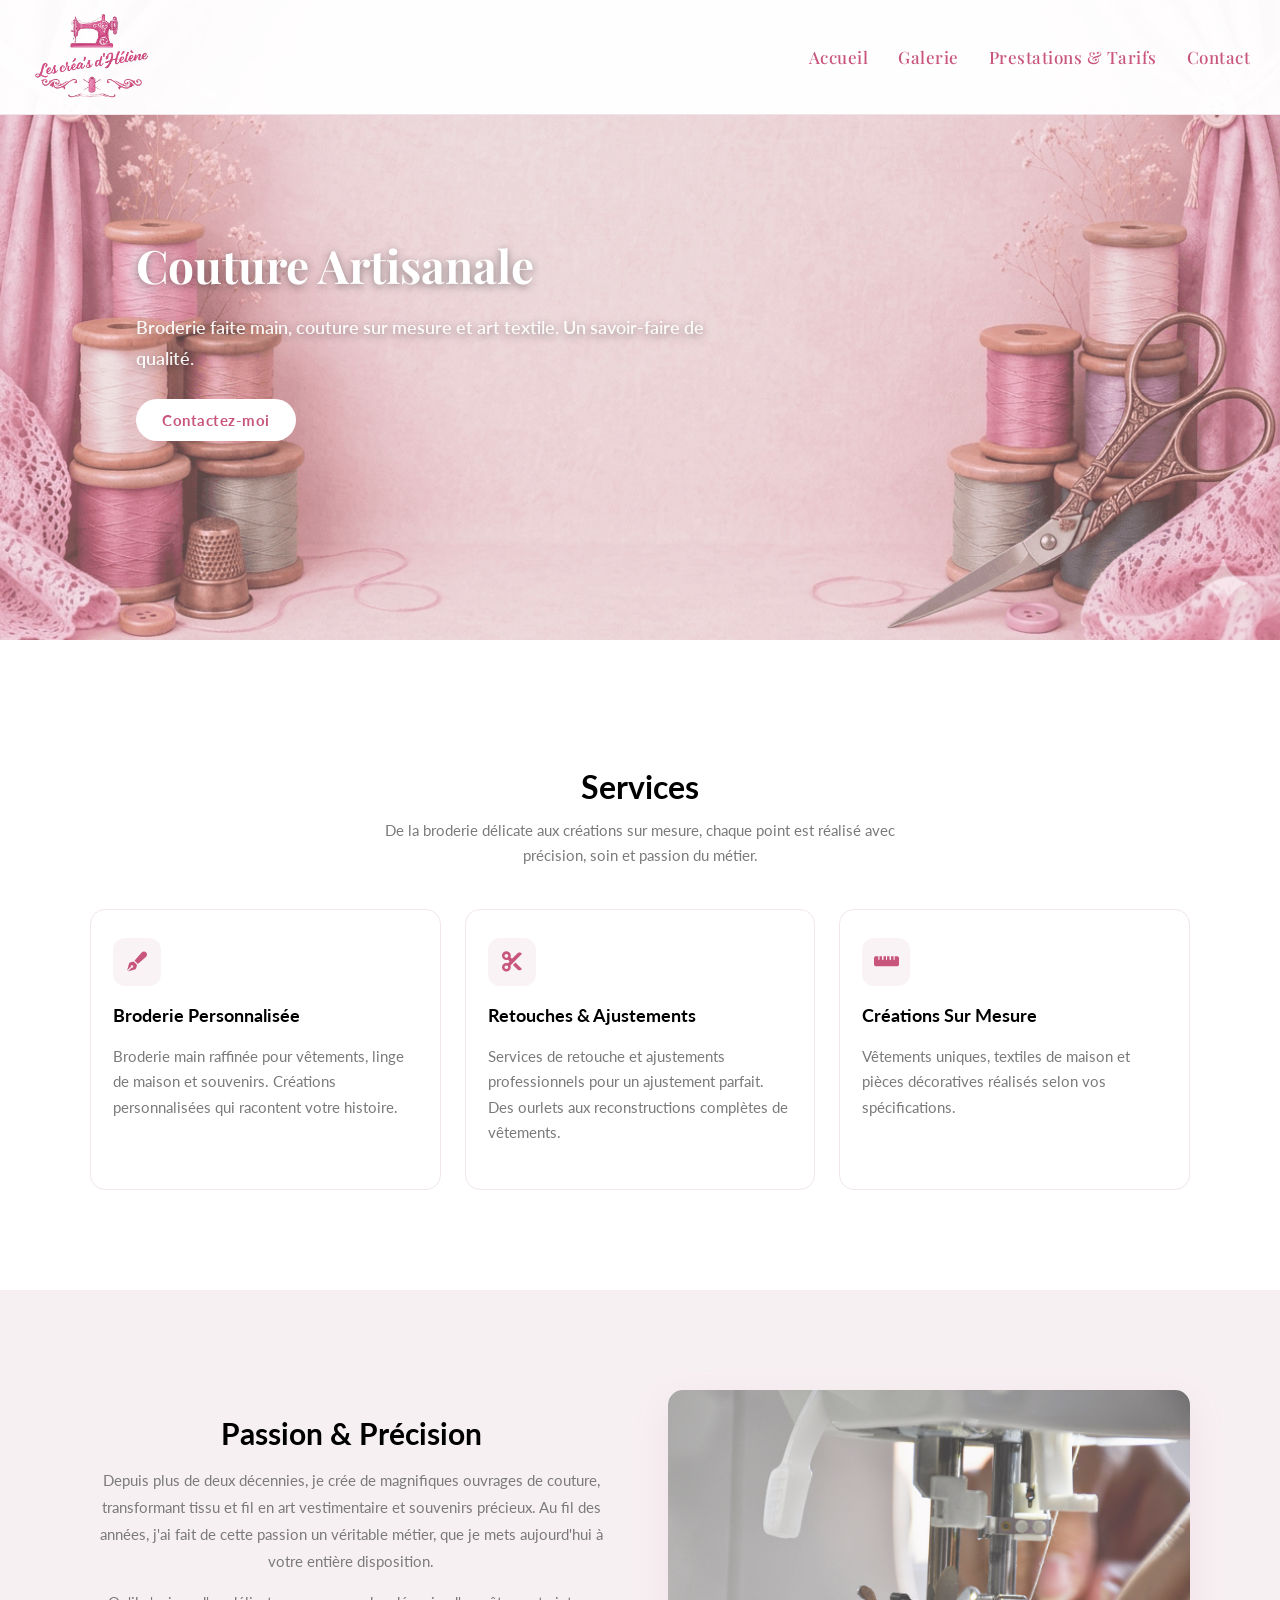
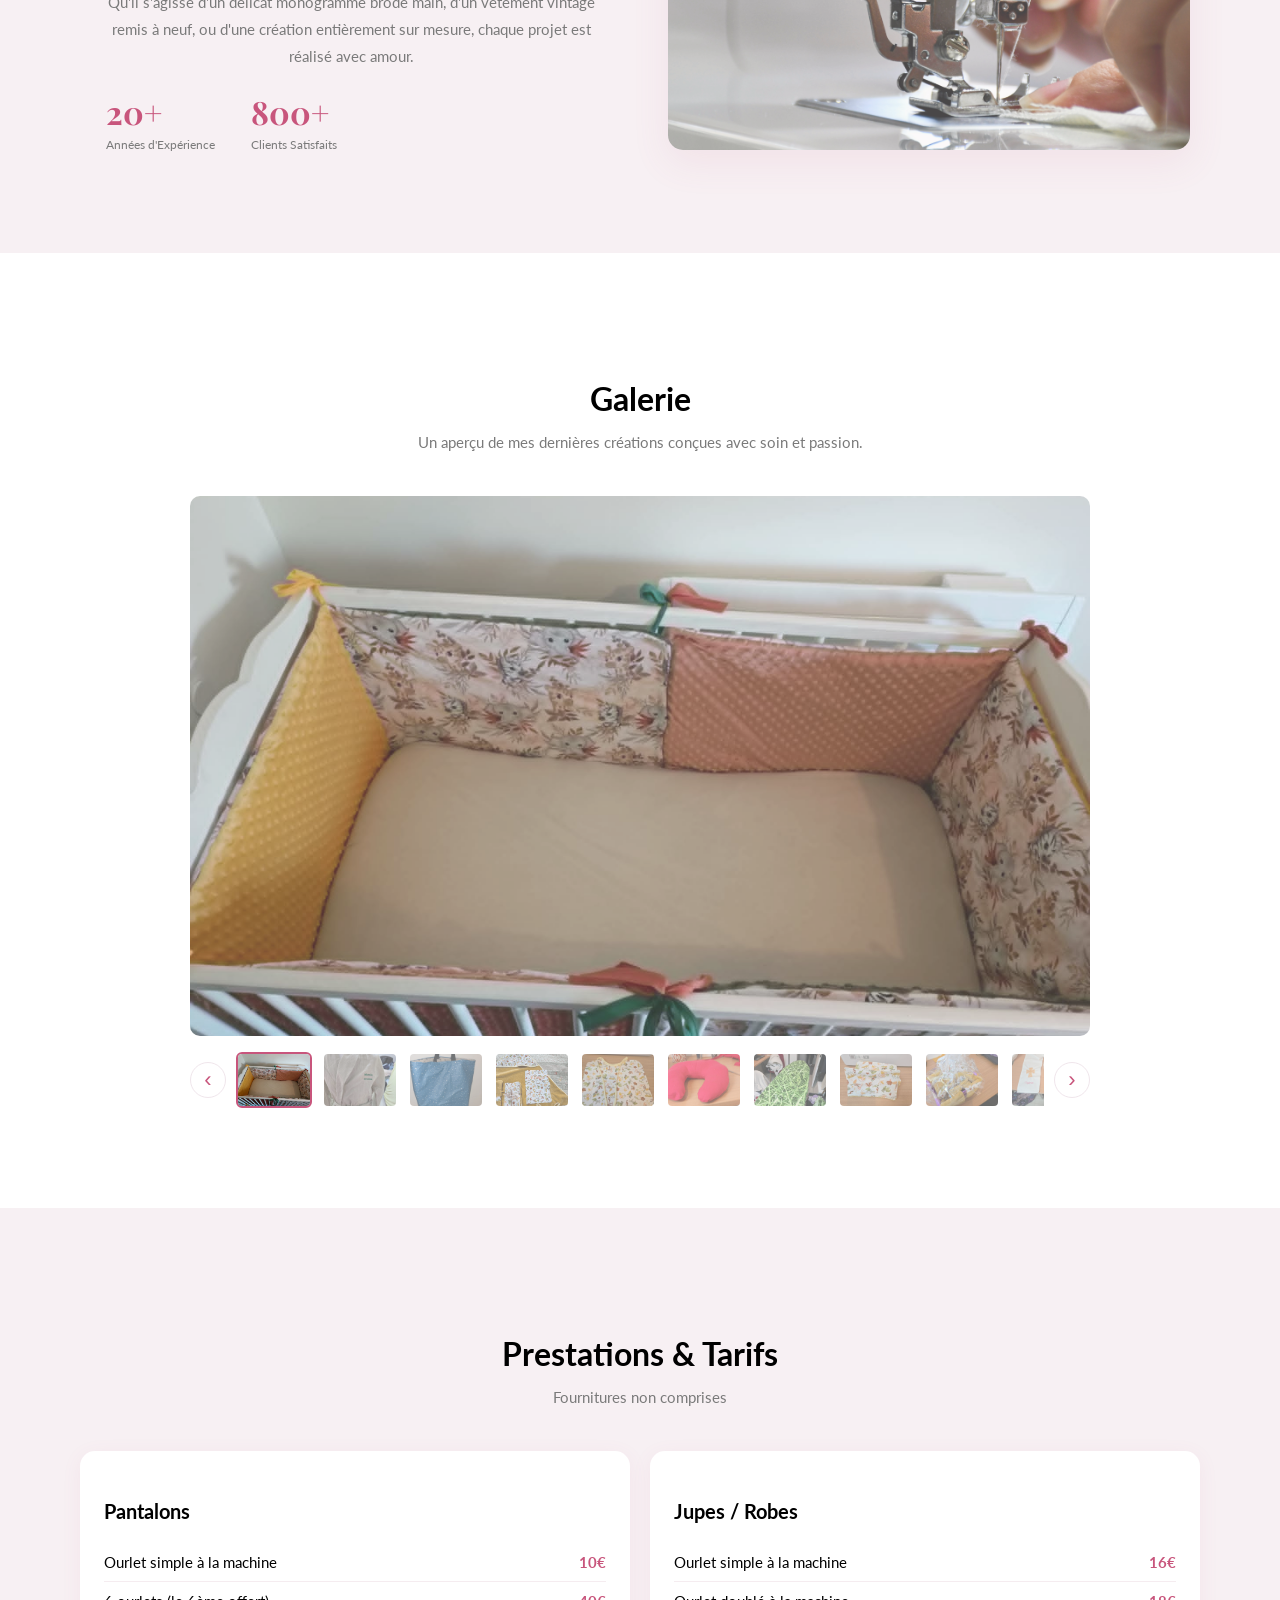
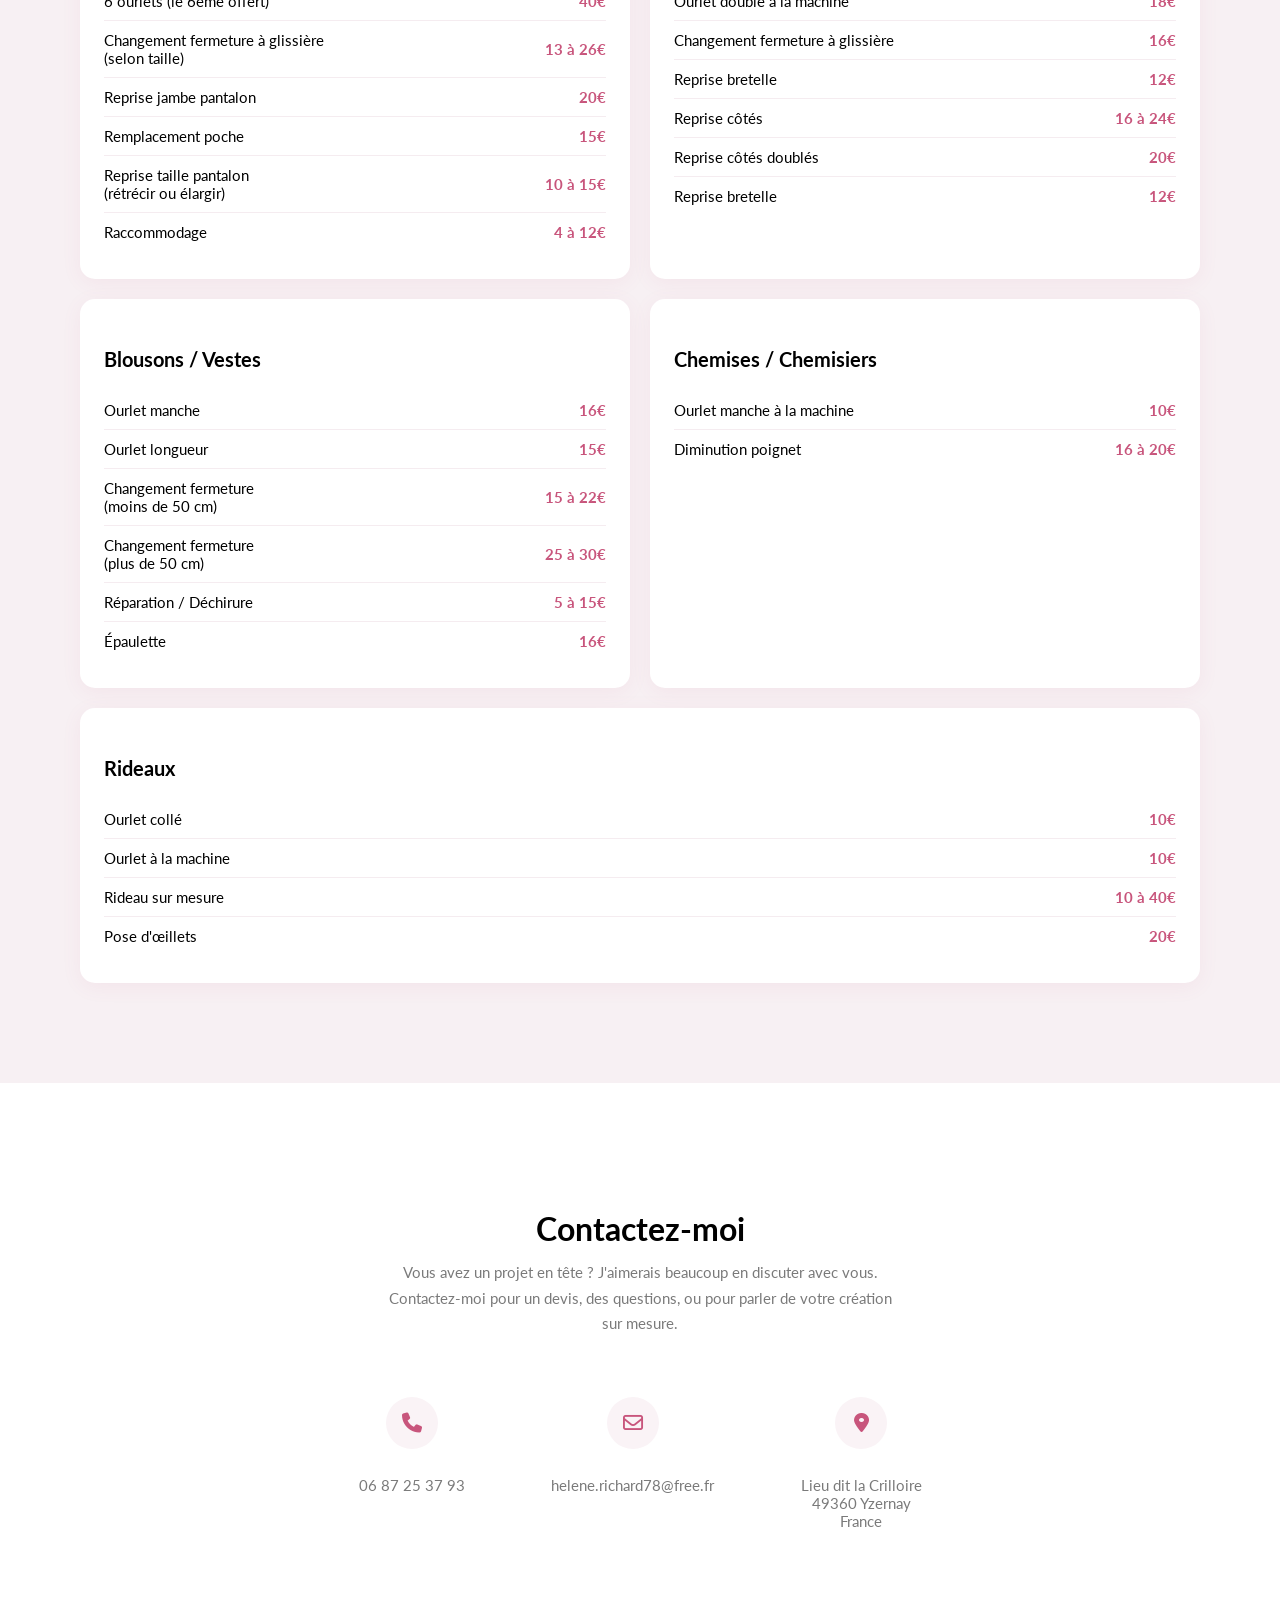
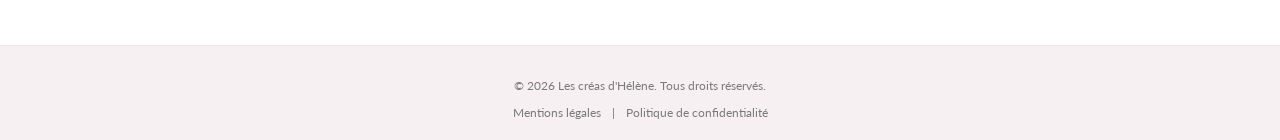
==== index.html @ 949fa3c9 "feat: new asset + mentions fix" ====
<!DOCTYPE html>
<html lang="fr">
<head>
  <meta charset="UTF-8" />
  <meta name="viewport" content="width=device-width, initial-scale=1.0"/>
  <title>Les créas d'Hélène - Couture, retouches et broderie à Yzernay</title>
  <meta name="description" content="Les créas d'Hélène : couture artisanale, retouches, broderie et créations sur mesure à Yzernay près de Cholet.">
  <meta property="og:title" content="Les créas d'Hélène - Couture artisanale à Yzernay">
  <meta property="og:description" content="Broderie main, retouches et créations sur mesure près de Cholet. Artisanat textile de qualité.">
  <meta property="og:image" content="https://lescreasdhelene.fr/assets/images/sawer.jpg">
  <meta property="og:url" content="https://lescreasdhelene.fr">
  <meta property="og:type" content="website">
  <meta name="twitter:card" content="summary_large_image">
  <link rel="stylesheet" href="https://cdnjs.cloudflare.com/ajax/libs/font-awesome/6.5.2/css/all.min.css">
  <link rel="stylesheet" href="styles.css"/>
  <link href="https://fonts.googleapis.com/css2?family=Playfair+Display:wght@400;600;700&family=Lato:wght@300;400;700&display=swap" rel="stylesheet"/>
</head>

<body>
<!-- HEADER -->
<header>
  <a class="logo" href="#hero">
    <img src="assets/logos/couture-artisanale-helene.png" alt="Les créas d'Hélène"/>
  </a>
  <nav>
    <a href="#hero">Accueil</a>
    <a href="#galerie">Galerie</a>
    <a href="#tarifs">Prestations & Tarifs</a>
    <a href="#contact">Contact</a>
  </nav>
  <button class="burger" id="burgerBtn" aria-label="Menu">
    <span></span><span></span><span></span>
  </button>
</header>

<!-- MOBILE NAV -->
<div class="mobile-nav" id="mobileNav">
  <a href="#hero" class="mobile-link">Accueil</a>
  <a href="#galerie" class="mobile-link">Galerie</a>
  <a href="#tarifs" class="mobile-link">Prestations & Tarifs</a>
  <a href="#contact" class="mobile-link">Contact</a>
</div>

<!-- HERO -->
<section id="hero">
  <div class="hero-bg"></div>
  <div class="hero-content">
    <h1>Couture Artisanale</h1>
    <p>Broderie faite main, couture sur mesure et art textile. Un savoir-faire de qualité.</p>
    <a href="#contact" class="btn-primary">Contactez-moi</a>
  </div>
</section>

<!-- SERVICES -->
<section id="services">
  <h2 class="sectionTitle">Services</h2>
  <p class="sectionSub">De la broderie délicate aux créations sur mesure, chaque point est réalisé avec précision, soin et passion du métier.</p>
  <div class="cards">
    <div class="card">
      <div class="card-icon">
        <i class="fa-solid fa-pen-fancy"></i>
      </div>
      <h3>Broderie Personnalisée</h3>
      <p>Broderie main raffinée pour vêtements, linge de maison et souvenirs. Créations personnalisées qui racontent votre histoire.</p>
    </div>
    <div class="card">
      <div class="card-icon">
        <i class="fa-solid fa-scissors"></i>
      </div>
      <h3>Retouches & Ajustements</h3>
      <p>Services de retouche et ajustements professionnels pour un ajustement parfait. Des ourlets aux reconstructions complètes de vêtements.</p>
    </div>
    <div class="card">
      <div class="card-icon">
        <i class="fa-solid fa-ruler-horizontal"></i>
      </div>
      <h3>Créations Sur Mesure</h3>
      <p>Vêtements uniques, textiles de maison et pièces décoratives réalisés selon vos spécifications.</p>
    </div>
  </div>
</section>

<!-- ABOUT -->
<section id="about">
  <div class="about-grid">
    <div class="about-text">
      <h2 class="sectionTitle">Passion & Précision</h2>
      <p class="sectionSub">Depuis plus de deux décennies, je crée de magnifiques ouvrages de couture, transformant tissu et fil en art vestimentaire et souvenirs précieux. Au fil des années, j'ai fait de cette passion un véritable métier, que je mets aujourd'hui à votre entière disposition.</p>
      <p class="sectionSub">Qu'il s'agisse d'un délicat monogramme brodé main, d'un vêtement vintage remis à neuf, ou d'une création entièrement sur mesure, chaque projet est réalisé avec amour.</p>
      <div class="stats">
        <div>
          <div class="stat-num">20+</div>
          <div class="stat-label">Années d'Expérience</div>
        </div>
        <div>
          <div class="stat-num">800+</div>
          <div class="stat-label">Clients Satisfaits</div>
        </div>
      </div>
    </div>
    <div class="about-img">
      <img src="assets/images/sawer.jpg" alt="machine à coudre" loading="lazy">
    </div>
  </div>
</section>

<!-- GALERIE -->
<section id="galerie">
  <h2 class="sectionTitle">Galerie</h2>
  <p class="sectionSub">Un aperçu de mes dernières créations conçues avec soin et passion.</p>

  <div class="carousel">

    <!-- Grande image principale -->
    <div class="carousel-main">
      <img id="carouselMainImg" src="assets/images/tour-de-lit-bébé.jpg" alt="Création en cours"/>
    </div>

    <!-- Rangée miniatures + flèches -->
    <div class="carousel-thumbs-wrapper">
      <button class="carousel-arrow left" id="arrowLeft">&#8249;</button>
      <div class="carousel-thumbs" id="carouselThumbs">
        <img src="assets/images/tour-de-lit-bébé.jpg" alt="tour de lit bébé" class="thumb active">
        <img src="assets/images/broderie-peignoir-couture.jpg" alt="broderie peignoir couture" class="thumb">
        <img src="assets/images/sac-cousu-couturière.jpg" alt="sac cousu couturière" class="thumb">
        <img src="assets/images/carnet-santé-brodé-cholet.png" alt="carnet santé brodé cholet" class="thumb">
        <img src="assets/images/bavoir-bébé-couture.jpg" alt="bavoir bébé couture" class="thumb">
        <img src="assets/images/coussin-voyage-fil-coudre.jpg" alt="coussin voyage fil coudre" class="thumb">
        <img src="assets/images/rideaux-sur-mesure.jpg" alt="rideaux sur mesure" class="thumb">
        <img src="assets/images/lingette-lavable-bébé.jpg" alt="lingette lavable bébé" class="thumb">
        <img src="assets/images/panier-nouveau-né-naissance.jpg" alt="panier nouveau né naissance" class="thumb">
        <img src="assets/images/écharpe-baptême-souvenir.jpg" alt="écharpe baptême souvenir" class="thumb">
        <img src="assets/images/t-shirt-broderie-fait-main.jpg" alt="t-shirt broderie fait main" class="thumb">
        <img src="assets/images/robe-de-soiree.jpg" alt="robe de soirée" class="thumb">
        <img src="assets/images/housse-de-chaise.jpg" alt="housse de chaise" class="thumb">
        <img src="assets/images/cape-de-bain.jpg" alt="cape de bain" class="thumb">
      </div>
      <button class="carousel-arrow right" id="arrowRight">&#8250;</button>
    </div>

  </div>
</section>

<!-- TARIFS -->
<section id="tarifs">
  <h2 class="sectionTitle">Prestations & Tarifs</h2>
  <p class="sectionSub">Fournitures non comprises</p>
  <div class="pricing-grid">
    <div class="pricing-card">
      <h3>Pantalons</h3>
      <div class="pricing-row">
        <span>Ourlet simple à la machine</span>
        <span class="price">10€</span>
      </div>
      <div class="pricing-row">
        <span>6 ourlets (le 6ème offert)</span>
        <span class="price">40€</span>
      </div>
      <div class="pricing-row">
        <span>Changement fermeture à glissière<br>(selon taille)</span>
        <span class="price">13 à 26€</span>
      </div>
      <div class="pricing-row">
        <span>Reprise jambe pantalon</span>
        <span class="price">20€</span>
      </div>
      <div class="pricing-row">
        <span>Remplacement poche</span>
        <span class="price">15€</span>
      </div>
      <div class="pricing-row">
        <span>Reprise taille pantalon<br> (rétrécir ou élargir)</span>
        <span class="price">10 à 15€</span>
      </div>
      <div class="pricing-row">
        <span>Raccommodage</span>
        <span class="price">4 à 12€</span>
      </div>
    </div>
    <div class="pricing-card">
      <h3>Jupes / Robes</h3>
      <div class="pricing-row">
        <span>Ourlet simple à la machine</span>
        <span class="price">16€</span>
      </div>
      <div class="pricing-row">
        <span>Ourlet doublé à la machine</span>
        <span class="price">18€</span>
      </div>
      <div class="pricing-row">
        <span>Changement fermeture à glissière</span>
        <span class="price">16€</span>
      </div>
      <div class="pricing-row">
        <span>Reprise bretelle</span>
        <span class="price">12€</span>
      </div>
      <div class="pricing-row">
        <span>Reprise côtés</span>
        <span class="price">16 à 24€</span>
      </div>
      <div class="pricing-row">
        <span>Reprise côtés doublés</span>
        <span class="price">20€</span>
      </div>
      <div class="pricing-row">
        <span>Reprise bretelle</span>
        <span class="price">12€</span>
      </div>
    </div>
    <div class="pricing-card">
      <h3>Blousons / Vestes</h3>
      <div class="pricing-row">
        <span>Ourlet manche</span>
        <span class="price">16€</span>
      </div>
      <div class="pricing-row">
        <span>Ourlet longueur</span>
        <span class="price">15€</span>
      </div>
      <div class="pricing-row">
        <span>Changement fermeture<br>(moins de 50 cm)</span>
        <span class="price">15 à 22€</span>
      </div>
      <div class="pricing-row">
        <span>Changement fermeture<br>(plus de 50 cm)</span>
        <span class="price">25 à 30€</span>
      </div>
      <div class="pricing-row">
        <span>Réparation / Déchirure</span>
        <span class="price">5 à 15€</span>
      </div>
      <div class="pricing-row">
        <span>Épaulette</span>
        <span class="price">16€</span>
      </div>
    </div>
    <div class="pricing-card">
      <h3>Chemises / Chemisiers</h3>
      <div class="pricing-row">
        <span>Ourlet manche à la machine</span>
        <span class="price">10€</span>
      </div>
      <div class="pricing-row">
        <span>Diminution poignet</span>
        <span class="price">16 à 20€</span>
      </div>
    </div>
    <div class="pricing-card">
      <h3>Rideaux</h3>
      <div class="pricing-row">
        <span>Ourlet collé</span>
        <span class="price">10€</span>
      </div>
      <div class="pricing-row">
        <span>Ourlet à la machine</span>
        <span class="price">10€</span>
      </div>
      <div class="pricing-row">
        <span>Rideau sur mesure</span>
        <span class="price">10 à 40€</span>
      </div>
      <div class="pricing-row">
        <span>Pose d'œillets</span>
        <span class="price">20€</span>
      </div>
    </div>
  </div>
</section>

<!-- CONTACT -->
<section id="contact">
  <h2 class="sectionTitle">Contactez-moi</h2>
  <p class="sectionSub">Vous avez un projet en tête ? J'aimerais beaucoup en discuter avec vous. Contactez-moi pour un devis, des questions, ou pour parler de votre création sur mesure.</p>
  <div class="contact-items">
    <div class="contact-item">
      <a href="tel:0687253793" class="contact-icon">
        <i class="fa-solid fa-phone"></i>
      </a>
      <p><a href="tel:0687253793">06 87 25 37 93</a></p>
    </div>
    <div class="contact-item">
      <a href="mailto:helene.richard78@free.fr" class="contact-icon">
        <i class="fa-regular fa-envelope"></i>
      </a>
      <p><a href="mailto:helene.richard78@free.fr">helene.richard78@free.fr</a></p>
    </div>
    <div class="contact-item">
      <a href="https://maps.google.com/?q=Lieu+dit+la+Crilloire+49360+Yzernay+France" target="_blank" class="contact-icon">
      <i class="fa-solid fa-map-marker-alt"></i>
      </a>
      <p>Lieu dit la Crilloire<br>49360 Yzernay<br>France</p>
    </div>
  </div>
</section>

<!-- FOOTER -->
<footer>
  <p>© 2026 Les créas d'Hélène. Tous droits réservés.</p>
  <a href="mentions.html">Mentions légales</a> | <a href="politique.html">Politique de confidentialité</a>
</footer>

<script src="script.js"></script>

</body>

</html>
---- styles.css ----
/* MOBILE PAR DEFAUT : 0px à 480px */

:root {
  --pink:       #c8557c;
  --pink-light: #f2d9e3;
  --pink-pale:  #faf3f6;
  --pink-mid:   #e8b4c8;
  --text:       #3a3a3a;
  --muted:      #7a7a7a;
  --white:      #ffffff;
  --bg-section: #f7f0f3;
}

html {
  scroll-behavior: smooth;
}

body {
  font-family: 'Lato', sans-serif;
  margin: 0;
}

header {
  background: rgba(255, 255, 255, 0.97);
  border-bottom: 1px solid #f0e4ea;
  display: flex;
  align-items: center;
  justify-content: space-between;
  padding: 10px 10px;
  height: 64px;
  position: fixed;
  top: 0;
  left: 0;
  right: 0;
  z-index: 1000;
}

.logo img {
  height: 60px;
}

/* ── NAVIGATION DESKTOP (cachée sur mobile) ─ */
nav {
  display: none;
}

nav a {
  text-decoration: none;
  font-size: 14px;
  font-weight: 400;
  color: var(--text);
  letter-spacing: 0.5px;
  transition: color 0.2s;
}

nav a:hover {
  color: var(--pink-mid);
}

/* ── BURGER ──*/
.burger {
  display: flex;
  flex-direction: column;
  gap: 5px;
  background: none;
  border: none;
  cursor: pointer;
  padding: 0.5rem;
  z-index: 1002;
}

.burger span {
  display: block;
  width: 24px;
  height: 2px;
  background: var(--pink);
  border-radius: 2px;
  transition: all 0.3s ease;
}

/* Animation burger actif */
.burger.active span:nth-child(1) {
  transform: rotate(45deg) translate(5px, 5px);
}
.burger.active span:nth-child(2) {
  opacity: 0;
}
.burger.active span:nth-child(3) {
  transform: rotate(-45deg) translate(5px, -5px);
}

/* ── MOBILE NAV ── */
.mobile-nav {
  position: fixed;
  top: 81px;
  right: -100%;
  width: 60%;
  background: var(--white);
  border-left: 1px solid #f0e4ea;
  box-shadow: -4px 0 20px rgba(200, 85, 124, 0.08);
  display: flex;
  flex-direction: column;
  align-items: center;
  justify-content: flex-start;
  z-index: 999;
  transition: right 0.45s ease;
}

.mobile-nav.active {
  right: 0;
}

.mobile-nav a {
  width: 100%;
  text-align: center;
  font-family: 'Playfair Display', serif;
  font-size: 18px;
  color: var(--text);
  text-decoration: none;
  padding: 0.7rem;
  display: block;
  transition: color 0.2s, background 0.2s;
}

.mobile-nav a:hover {
  color: var(--pink);
  background: var(--pink-pale);
}

/* ── HERO ── */
#hero {
  position: relative;
  height: 360px;
  overflow: hidden;
  display: flex;
  align-items: center;
}

.hero-bg {
  position: absolute;
  inset: 0;
  background: url('assets/images/rideau-hero-section-mobile.jpg') center bottom / cover no-repeat;
  opacity: 0.8;
}

.hero-content {
  position: relative;
  z-index: 2;
  padding: 0 40px;
  max-width: 360px;
}

.hero-content h1 {
  font-family: 'Playfair Display', serif;
  font-size: 26px;
  font-weight: 700;
  color: var(--white);
  margin-bottom: 14px;
  line-height: 1.25;
  text-shadow: 0 2px 8px rgba(0, 0, 0, 0.4);
}

.hero-content p {
  color: rgba(255, 255, 255, 0.92);
  font-size: 14px;
  line-height: 1.7;
  margin-bottom: 26px;
  font-weight: 600;
  text-shadow: 0 2px 8px rgba(0, 0, 0, 0.4);
}

.btn-primary {
  display: inline-block;
  padding: 12px 26px;
  background: var(--white);
  color: var(--pink);
  border: none;
  border-radius: 30px;
  font-size: 15px;
  font-weight: 700;
  letter-spacing: 0.5px;
  cursor: pointer;
  text-decoration: none;
  transition: transform 0.2s, box-shadow 0.2s;
}

/* ── SECTIONS BASE ──*/
section {
  padding: 40px 24px;
}

.sectionTitle {
  font-size: 24px;
  font-weight: 700;
  text-align: center;
  margin-bottom: 12px;
}

.sectionSub {
  text-align: center;
  color: var(--muted);
  font-size: 14px;
  line-height: 1.7;
  max-width: 520px;
  margin: 0 auto 40px;
}

/* ── SERVICES ── */
#services {
  background: var(--white);
}

#services i {
  color: var(--pink);
}

.cards {
  display: grid;
  grid-template-columns: 1fr;
  gap: 20px;
  max-width: 1100px;
  margin: 0 auto;
}

.card {
  background: var(--white);
  border: 1px solid #f0e6ec;
  border-radius: 15px;
  padding: 28px 22px;
  transition: box-shadow 0.3s, transform 0.3s;
}

.card:hover {
  box-shadow: 0 12px 40px rgba(200, 85, 124, 0.1);
  transform: translateY(-4px);
}

.card-icon {
  width: 48px;
  height: 48px;
  border-radius: 12px;
  background: var(--pink-pale);
  display: flex;
  align-items: center;
  justify-content: center;
  font-size: 20px;
  margin-bottom: 18px;
}

.card p {
  color :#7a7a7a;
  font-size: 14px;
  line-height: 1.7;
}

/* ── ABOUT ─── */
#about {
  background: var(--bg-section);
}

.about-grid {
  display: flex;
  flex-direction: column;
  gap: 32px;
  max-width: 1100px;
  margin: 0 auto;
}

.about-img {
  opacity: 0.7;
}

.about-img img {
  width: 100%;
  border-radius: 15px;
  object-fit: cover;
  height: 240px;
  box-shadow: 0 12px 36px rgba(200, 85, 124, 0.12);
}

.about-text h2 {
  font-size: 24px;
  margin-bottom: 16px;
}

.about-text p {
  color: var(--muted);
  font-size: 14px;
  line-height: 1.8;
  margin-bottom: 14px;
}

.stats {
  display: flex;
  gap: 36px;
  margin-top: 20px;
}

.stat-num {
  font-family: 'Playfair Display', serif;
  font-size: 28px;
  font-weight: 700;
  color: var(--pink);
}

.stat-label {
  font-size: 12px;
  color: var(--muted);
  margin-top: 4px;
}

/* ── GALERIE CAROUSEL ── */
#galerie {
  background: var(--white);
}

.carousel {
  max-width: 900px;
  margin: 0 auto;
}

/* Grande image */
.carousel-main {
  width: 100%;
  aspect-ratio: 5/3;
  border-radius: 10px;
  overflow: hidden;
  margin-bottom: 16px;
}

.carousel-main img {
  width: 100%;
  height: 100%;
  object-fit: cover;
  transition: opacity 0.5s ease;
  opacity: 0.8;
}

.carousel-main img.fade {
  opacity: 0;
}

/* Wrapper flèches + miniatures */
.carousel-thumbs-wrapper {
  display: flex;
  align-items: center;
  gap: 10px;
}

/* Flèches */
.carousel-arrow {
  flex-shrink: 0;
  width: 36px;
  height: 36px;
  border-radius: 50%;
  border: 1px solid #f0e6ec;
  background: var(--white);
  color: var(--pink);
  font-size: 22px;
  line-height: 1;
  cursor: pointer;
  display: flex;
  align-items: center;
  justify-content: center;
  transition: background 0.2s, color 0.2s;
}

.carousel-arrow:hover {
  background: var(--pink);
  color: var(--white);
}

/* Miniatures */
.carousel-thumbs {
  display: flex;
  gap: 10px;
  overflow-x: auto;
  scroll-behavior: smooth;
  scrollbar-width: none; /* Firefox */
  flex: 1;
}

.carousel-thumbs::-webkit-scrollbar {
  display: none; /* Chrome/Safari */
}

.thumb {
  flex-shrink: 0;
  width: 72px;
  height: 52px;
  object-fit: cover;
  border-radius: 6px;
  cursor: pointer;
  opacity: 0.6;
  border: 2px solid transparent;
  transition: opacity 0.2s, border-color 0.2s;
}

.thumb:hover {
  opacity: 0.85;
}

.thumb.active {
  opacity: 1;
  border-color: var(--pink);
}

/* ── TARIFS ── */
#tarifs {
  background: var(--bg-section);
}

.pricing-grid {
  display: grid;
  grid-template-columns: 1fr;
  gap: 20px;
  max-width: 820px;
  margin: 0 auto;
}

.pricing-card {
  background: var(--white);
  border-radius: 15px;
  padding: 28px 24px;
  box-shadow: 0 4px 20px rgba(200, 85, 124, 0.07);
}

.pricing-card h3 {
  font-size: 17px;
  margin-bottom: 20px;
}

.pricing-row {
  display: flex;
  justify-content: space-between;
  align-items: center;
  padding: 10px 0;
  border-bottom: 1px solid #f5ecf0;
  font-size: 13px;
}

.pricing-row:last-child {
  border-bottom: none;
}

.pricing-row .price {
  font-weight: 700;
  color: var(--text);
  white-space: nowrap;
}

 #tarifs .price {
  color: var(--pink);
}

/* ── CONTACT ── */
#contact {
  background: var(--white);
}

.contact-items {
  display: flex;
  flex-direction: column;
  align-items: center;
  gap: 32px;
  margin-top: 32px;
}

.contact-item {
  display: flex;
  flex-direction: column;
  align-items: center; /* centre l'icône et le texte */
}

.contact-icon {
  width: 52px;
  height: 52px;
  border-radius: 50%;
  background: var(--pink-pale);
  color: var(--pink);
  display: flex;
  align-items: center;
  justify-content: center;
  font-size: 20px;
  margin: 0 auto 12px;
}

.contact-item a {
  color: var(--muted);
  text-decoration: none;
  transition: color 0.2s;
}

.contact-item i {
  color: var(--pink);
}

.contact-item p {
  font-size: 14px;
  color: var(--muted);
}

.contact-item a:hover {
  color: var(--pink);
}

/* ── FOOTER ── */
footer {
  background: var(--bg-section);
  text-align: center;
  padding: 20px 24px;
  font-size: 12px;
  color: var(--muted);
  border-top: 1px solid #f0e4ea;
}

footer a {
  color: var(--muted);
  text-decoration: none;
  margin: 0 8px;
  transition: color 0.2s;
}

footer a:hover {
  color: var(--pink);
}

/* GRAND MOBILE */
@media (min-width: 481px) {

}


/* MOBILE LANDSCAPE / PETITE TABLETTE */
@media (min-width: 576px) {

/* HEADER */
#hero {
  height: 380px;
}

.hero-bg {
  background: url('assets/images/rideau-hero-section.png') center bottom / cover no-repeat;
}

/* CONTACT */
.contact-items {
  flex-direction: row;
  justify-content: center;
  align-items: flex-start;
  gap: 48px;
  justify-content: space-evenly;
}

}


/* TABLETTE PORTRAIT */
@media (min-width: 768px) {

/* HEADER */
header {
  padding: 12px 25px;
  height: 72px;
}

.logo img {
  height: 68px;
}

.burger {
  display: none;
}

.mobile-nav {
  display: none !important;
}

nav {
  display: flex;
  gap: 30px;
  align-items: center;
}

nav a {
  font-family: 'Playfair Display', serif;
  font-size: 15px;
  font-weight: 500;
  color: var(--pink);
}

/* HERO */
#hero {
  height: 440px;
}

.hero-content {
  padding: 0 56px;
  max-width: 480px;
}

.hero-content h1 { font-size: 32px; }
.hero-content p  { font-size: 15px; }

/* SECTIONS */
section {
  padding: 56px 36px;
}

.sectionTitle { font-size: 26px; }

/* SERVICES */
.cards {
  grid-template-columns: 1fr 1fr;
  gap: 20px;
}

/* ABOUT */
.about-img img {
  height: 300px;
}

/* GALERIE */
.gallery-grid {
  grid-template-columns: 1fr 1fr;
  gap: 20px;
}

.cards .card:last-child:nth-child(odd),
.gallery-grid .gallery-item:last-child:nth-child(odd) {
  grid-column: 1 / -1;  /* prend toute la largeur */
  max-width: 50%;       /* mais reste à la moitié */
  margin: 0 auto;       /* et se centre */
  justify-self: center;
}

/* TARIFS */
.pricing-grid {
  grid-template-columns: 1fr 1fr;
}

.pricing-grid .pricing-card:last-child:nth-child(odd) {
  grid-column: 1 / -1;
  justify-self: stretch;
}

/* CONTACT */
.contact-items {
  flex-direction: row;
  justify-content: center;
  align-items: flex-start;
  gap: 48px;
  justify-content: space-evenly;
}

.contact-item p{
  text-align: center;
}
}


/* TABLETTE LANDSCAPE */
@media (min-width: 992px) {

/* HEADER */
header {
  padding: 10px 25px;
  height: 76px;
}

.logo img {
  height: 72px;
}

/* HERO */
.hero-content h1 { font-size: 38px; }

/* SECTIONS */
section {
  padding: 72px 48px;
}

.sectionTitle { font-size: 28px; }

/* SERVICES — 3 colonnes, annule l'orphelin */
.cards {
  grid-template-columns: repeat(3, 1fr);
  gap: 24px;
}

.cards .card:last-child:nth-child(odd) {
  grid-column: auto;
  max-width: 100%;
  margin: 0;
  justify-self: auto;
}

/* ABOUT — 2 colonnes */
.about-grid {
  display: grid;
  grid-template-columns: 1fr 1fr;
  gap: 56px;
  align-items: center;
}

.about-img { order: 0; }
.about-img img { height: 360px; }
.about-text h2 { font-size: 28px; }
.about-text p  { font-size: 15px; }

.stats {
  margin-left: 1rem;
}

/* GALERIE — 3 colonnes, annule l'orphelin */
.gallery-grid {
  grid-template-columns: repeat(3, 1fr);
  gap: 20px;
}

.gallery-grid .gallery-item:last-child:nth-child(odd) {
  grid-column: auto;
  max-width: 100%;
  margin: 0;
  justify-self: auto;
}

/* TARIFS */
.pricing-grid {
  max-width: 1100px;
}

.contact-items {
  justify-content: space-evenly;
  padding: 0 80px 0 80px;
}

}

/* DESKTOP */
@media (min-width: 1024px) {

/* HEADER*/ 
header {
  height: 96px; 
}
.logo img { 
  height: 88px; 
}
nav a { 
  font-size: 17px; 
}

/* SECTIONS */
section {
  padding: 88px 64px;
}

.sectionTitle { font-size: 30px; }
.sectionSub   { font-size: 15px; }

/* HERO */
.hero-content h1 { font-size: 48px; }
.hero-content p  { font-size: 18px; }

/* SERVICES */
.card h3 { font-size: 18px; }
.card p  { font-size: 15px; }

/* ABOUT */
.about-text h2 { font-size: 30px; }
.about-text p  { font-size: 15px; }
.stat-num      { font-size: 32px; }

/* TARIFS */
.pricing-card h3   { font-size: 20px; }
.pricing-row       { font-size: 15px; }

/* CONTACT */
.contact-items {
  padding: 0 120px 0 120px;
}
.contact-item p { font-size: 15px; }

}

/* LARGE DESKTOP */
@media (min-width: 1280px) {

/* HEADER */
header {
  padding: 10px 30px;
  height: 94px;
}

.logo img { 
  height: 90px; 
}

/* SECTIONS */
section {
  padding: 100px 80px;
}

.sectionTitle { font-size: 32px; }

/* HERO */
.hero-content h1 { font-size: 46px; }
.hero-content {
  max-width: 600px;
}

/* TARIFS */
.pricing-grid {
  max-width: 1200px;
}

.contact-items {
  justify-content: space-evenly;
  padding: 20px 240px 0 240px;
}

}

/* EXTRA LARGE DESKTOP */
@media (min-width: 1920px) {

/* HEADER */
header {
  padding: 10px 25px;
  height: 96px;
}

.logo img { 
  height: 92px; 
}

nav a { 
  font-size: 18px; 
}

/* SECTIONS */
section {
  padding: 120px 120px;
}

.sectionTitle { font-size: 36px; }
.sectionSub   { font-size: 16px; }

/* HERO */
.hero-content h1 { font-size: 62px; }
.hero-content p  { font-size: 20px; }
.hero-content {
  max-width: 700px;
}

/* TARIFS */
.pricing-grid {
  max-width: 1400px;
}

}

/* ── POLITIQUE DE CONFIDENTIALITE ── */
.legal-hero {
      background: var(--bg-section);
      padding: 120px 24px 56px;
      text-align: center;
      border-bottom: 1px solid #f0e4ea;
    }
    .legal-hero h1 {
      font-family: 'Playfair Display', serif;
      font-size: 28px;
      font-weight: 700;
      color: var(--text);
      margin-bottom: 10px;
    }
    .legal-hero p {
      color: var(--muted);
      font-size: 14px;
    }
    .legal-content {
      max-width: 780px;
      margin: 0 auto;
      padding: 48px 24px 80px;
    }
    .legal-block {
      margin-bottom: 40px;
    }
    .legal-block h2 {
      font-family: 'Playfair Display', serif;
      font-size: 18px;
      font-weight: 600;
      color: var(--pink);
      margin-bottom: 14px;
      padding-bottom: 8px;
      border-bottom: 1px solid var(--pink-light);
    }
    .legal-block p,
    .legal-block li {
      font-size: 14px;
      color: var(--muted);
      line-height: 1.8;
      margin-bottom: 8px;
    }
    .legal-block ul {
      padding-left: 20px;
    }
    .legal-block strong {
      color: var(--text);
      font-weight: 700;
    }
    .back-link {
      display: inline-flex;
      align-items: center;
      gap: 8px;
      color: var(--pink);
      text-decoration: none;
      font-size: 14px;
      font-weight: 700;
      margin-bottom: 40px;
      transition: opacity 0.2s;
    }
    .back-link:hover { opacity: 0.75; }
    .highlight-box {
      background: var(--pink-pale);
      border-left: 3px solid var(--pink);
      border-radius: 0 10px 10px 0;
      padding: 16px 20px;
      margin: 16px 0;
    }
    .highlight-box p {
      margin: 0;
      font-size: 13px !important;
    }

    @media (min-width: 768px) {
      .legal-hero { padding: 140px 36px 64px; }
      .legal-hero h1 { font-size: 34px; }
      .legal-content { padding: 60px 36px 100px; }
      .legal-block h2 { font-size: 20px; }
      .legal-block p,
      .legal-block li { font-size: 15px; }
      .highlight-box p { font-size: 14px !important; }
    }

    /* MENTIONS LEGALES */
    .legal-hero {
      background: var(--bg-section);
      padding: 120px 24px 56px;
      text-align: center;
      border-bottom: 1px solid #f0e4ea;
    }
    .legal-hero h1 {
      font-family: 'Playfair Display', serif;
      font-size: 28px;
      font-weight: 700;
      color: var(--text);
      margin-bottom: 10px;
    }
    .legal-hero p {
      color: var(--muted);
      font-size: 14px;
    }
    .legal-content {
      max-width: 780px;
      margin: 0 auto;
      padding: 48px 24px 80px;
    }
    .legal-block {
      margin-bottom: 40px;
    }
    .legal-block h2 {
      font-family: 'Playfair Display', serif;
      font-size: 18px;
      font-weight: 600;
      color: var(--pink);
      margin-bottom: 14px;
      padding-bottom: 8px;
      border-bottom: 1px solid var(--pink-light);
    }
    .legal-block p,
    .legal-block li {
      font-size: 14px;
      color: var(--muted);
      line-height: 1.8;
      margin-bottom: 8px;
    }
    .legal-block ul {
      padding-left: 20px;
    }
    .legal-block strong {
      color: var(--text);
      font-weight: 700;
    }
    .back-link {
      display: inline-flex;
      align-items: center;
      gap: 8px;
      color: var(--pink);
      text-decoration: none;
      font-size: 14px;
      font-weight: 700;
      margin-bottom: 40px;
      transition: opacity 0.2s;
    }
    .back-link:hover { opacity: 0.75; }

    @media (min-width: 768px) {
      .legal-hero { padding: 140px 36px 64px; }
      .legal-hero h1 { font-size: 34px; }
      .legal-content { padding: 60px 36px 100px; }
      .legal-block h2 { font-size: 20px; }
      .legal-block p,
      .legal-block li { font-size: 15px; }
    }
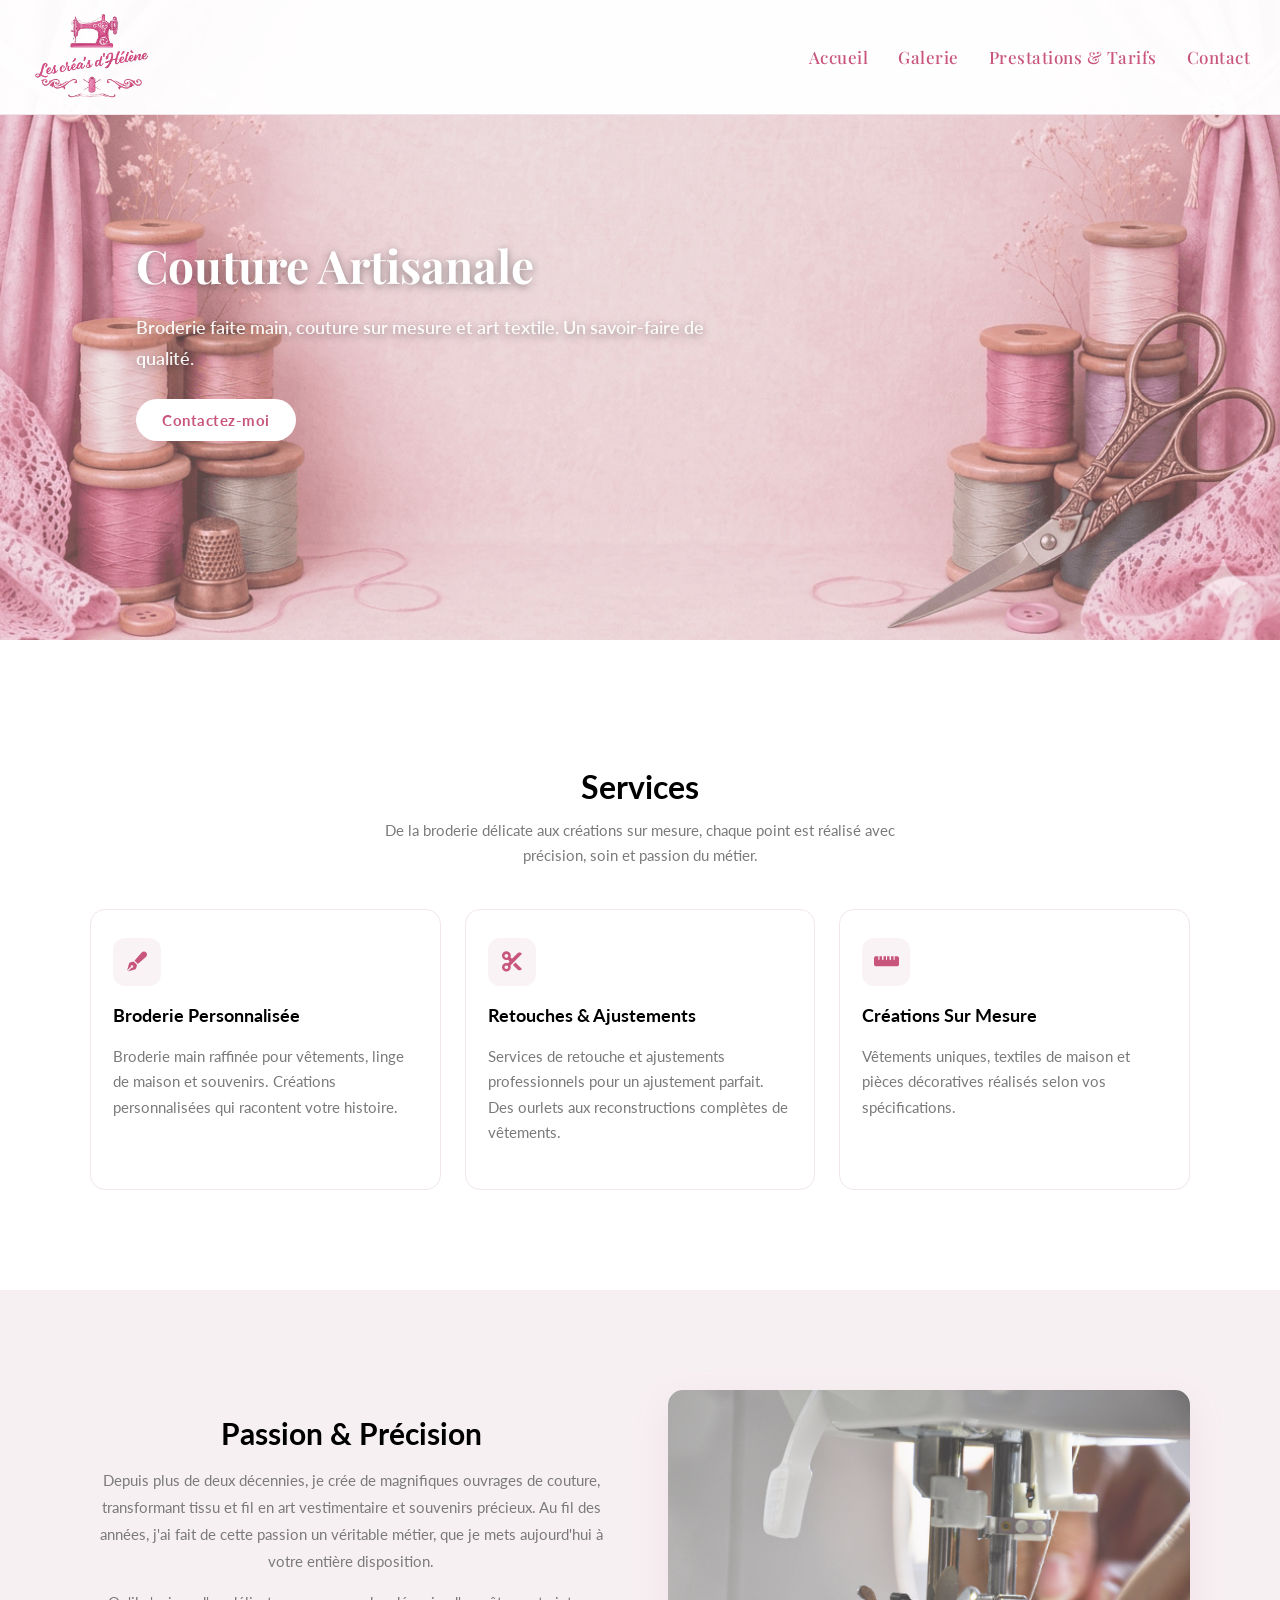
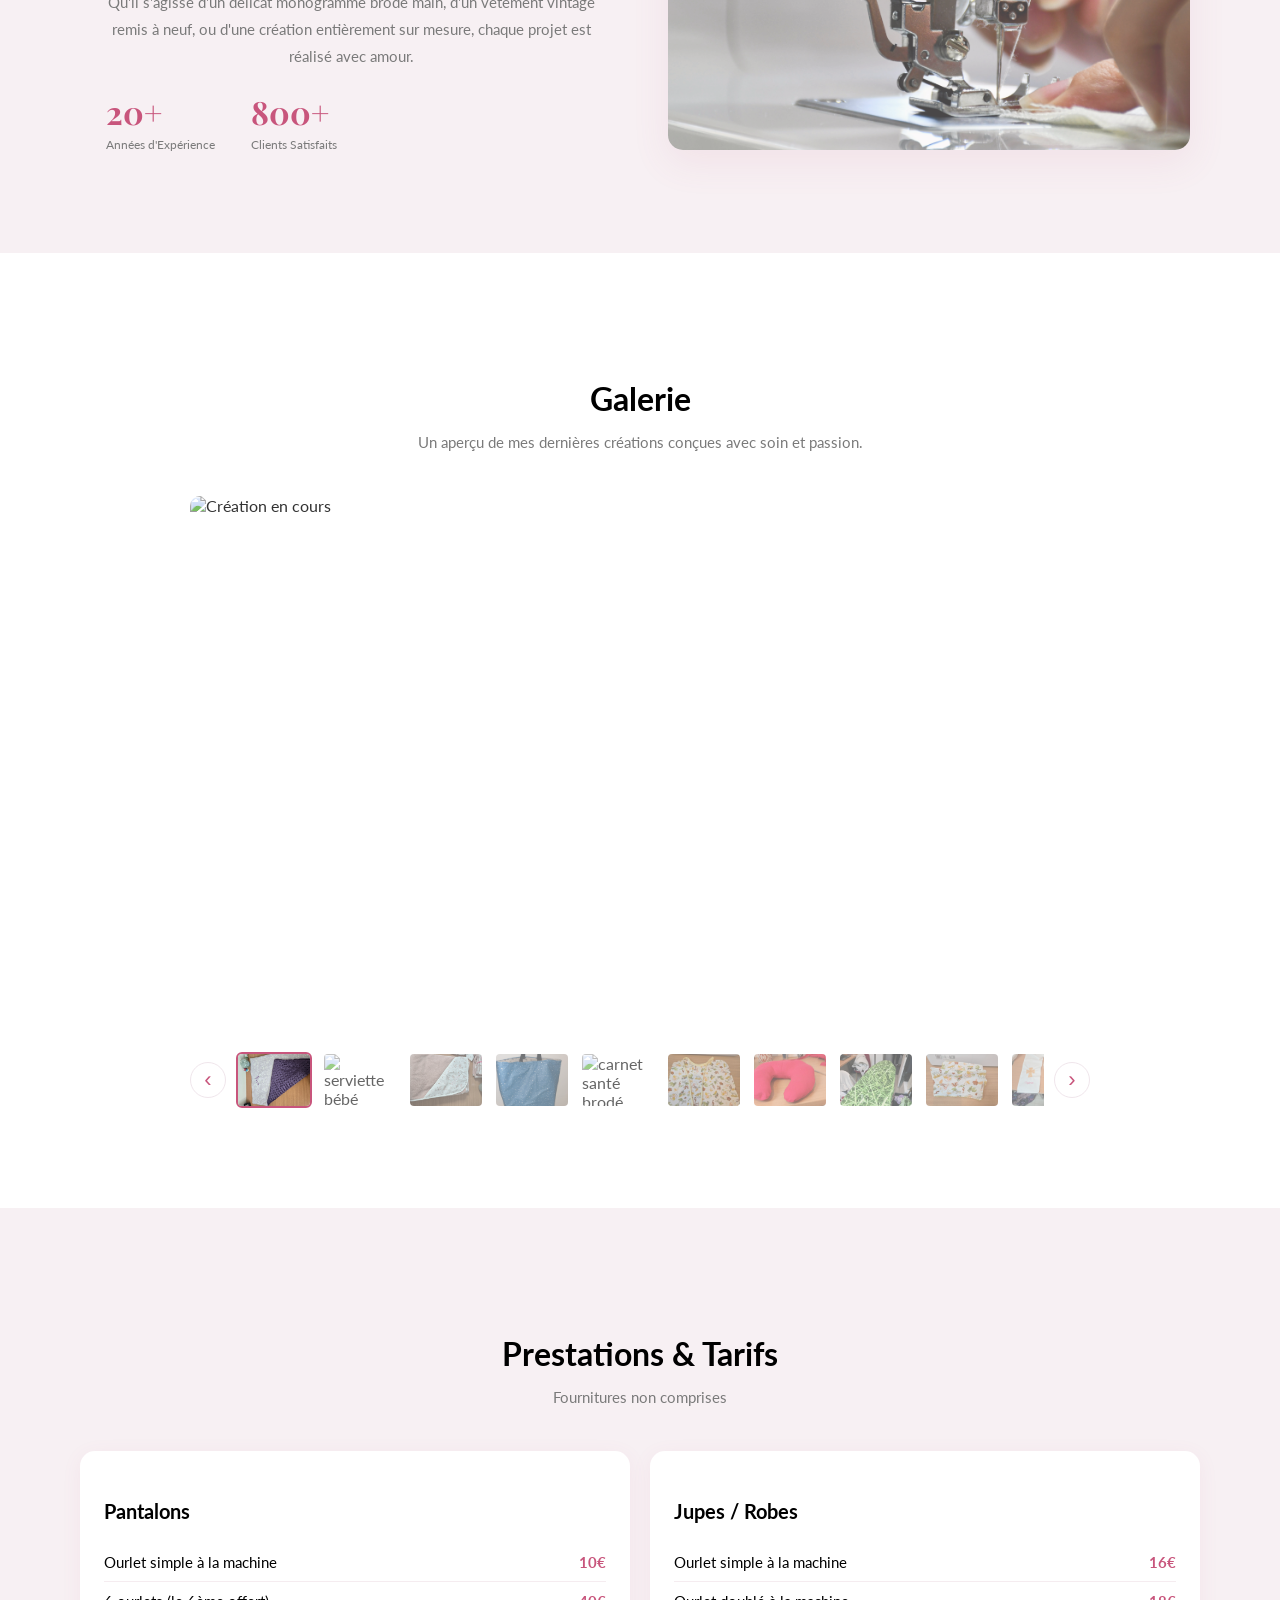
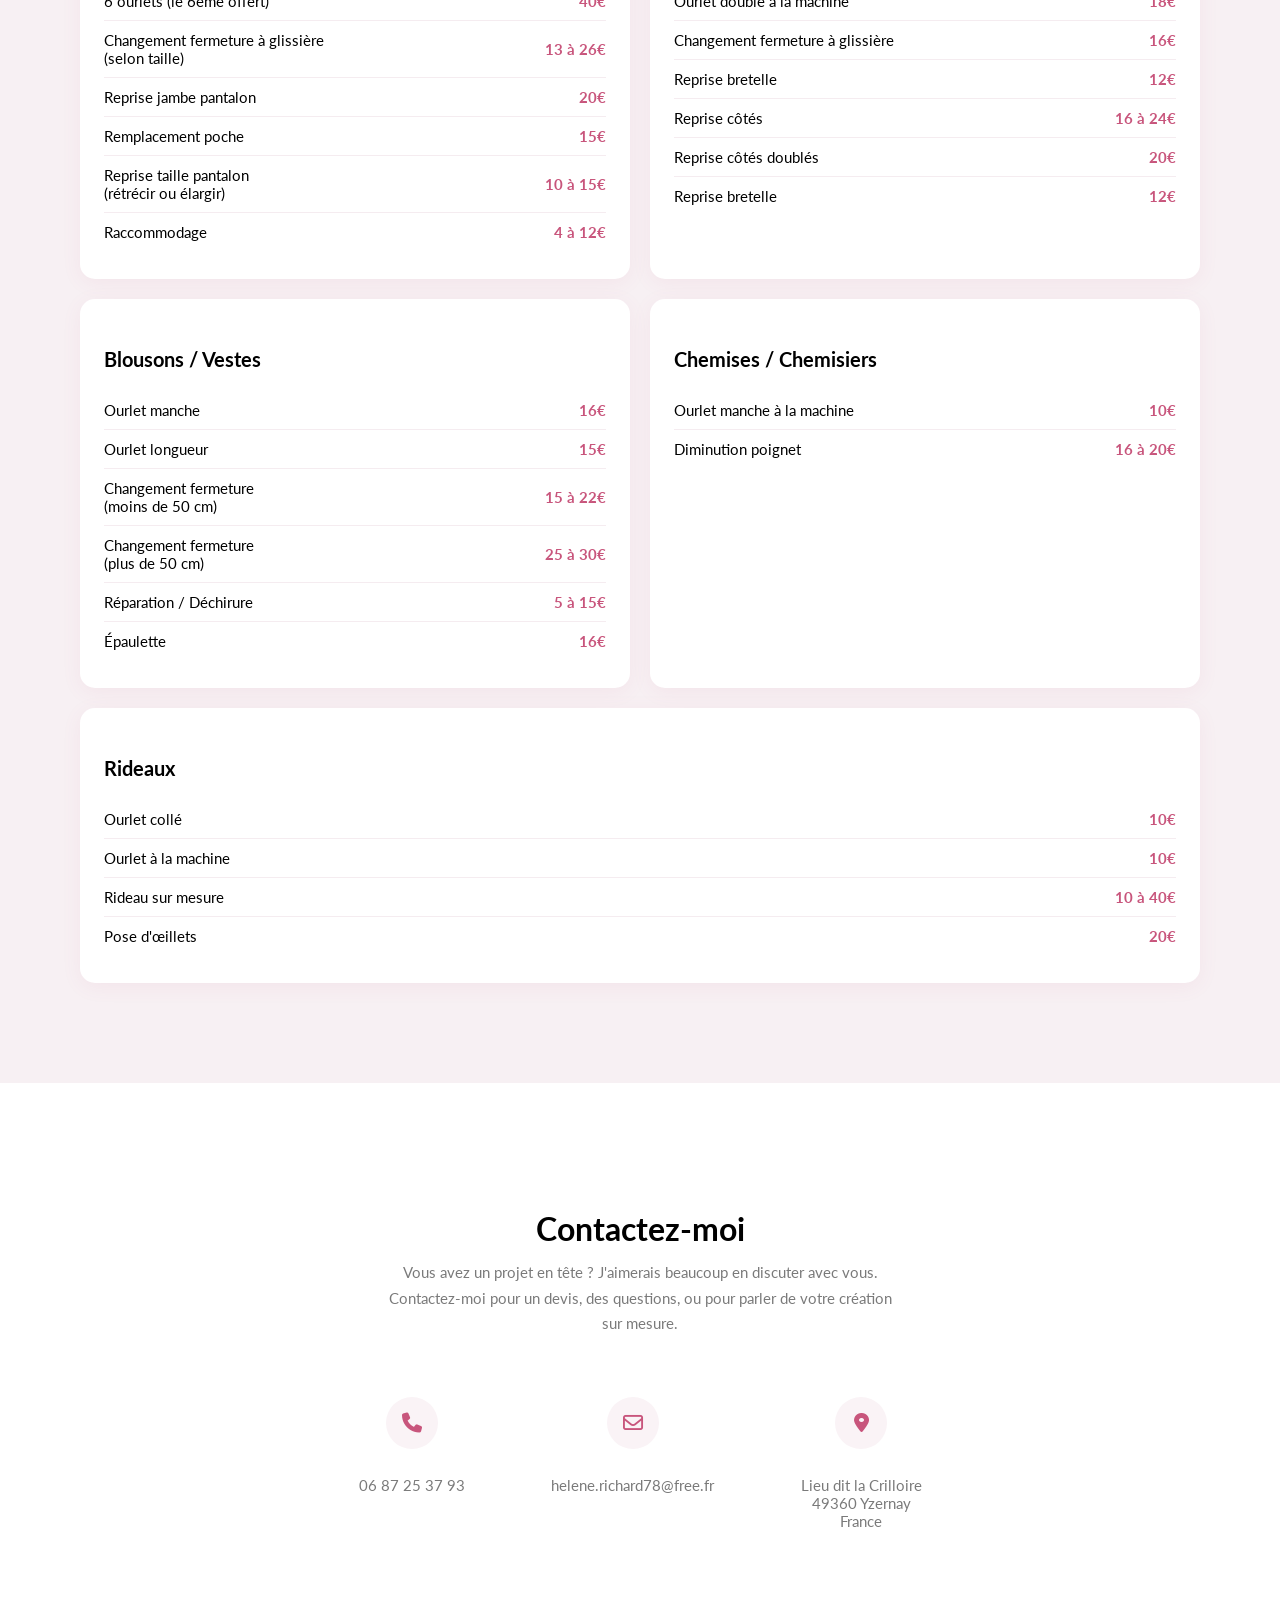
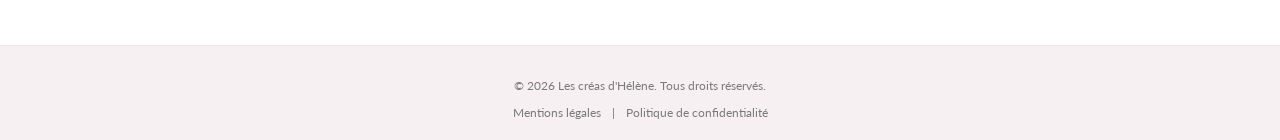
==== commit 0b8c6a60: "changes: delete few img and add new ones" ====
--- a/index.html
+++ b/index.html
@@ -120,17 +120,16 @@
     <div class="carousel-thumbs-wrapper">
       <button class="carousel-arrow left" id="arrowLeft">&#8249;</button>
       <div class="carousel-thumbs" id="carouselThumbs">
-        <img src="assets/images/tour-de-lit-bébé.jpg" alt="tour de lit bébé" class="thumb active">
-        <img src="assets/images/broderie-peignoir-couture.jpg" alt="broderie peignoir couture" class="thumb">
+        <img src="assets/images/serviette-bebe-stella.jpg" alt="serviette bébé" class="thumb active">
+        <img src="assets/images/serviette-bébé-girafe.jpg" alt="serviette bébé girafe" class="thumb">
+        <img src="assets/images/cape-de-bain-stella.jpg" alt="cape de bain bébé" class="thumb">
         <img src="assets/images/sac-cousu-couturière.jpg" alt="sac cousu couturière" class="thumb">
         <img src="assets/images/carnet-santé-brodé-cholet.png" alt="carnet santé brodé cholet" class="thumb">
         <img src="assets/images/bavoir-bébé-couture.jpg" alt="bavoir bébé couture" class="thumb">
         <img src="assets/images/coussin-voyage-fil-coudre.jpg" alt="coussin voyage fil coudre" class="thumb">
         <img src="assets/images/rideaux-sur-mesure.jpg" alt="rideaux sur mesure" class="thumb">
         <img src="assets/images/lingette-lavable-bébé.jpg" alt="lingette lavable bébé" class="thumb">
-        <img src="assets/images/panier-nouveau-né-naissance.jpg" alt="panier nouveau né naissance" class="thumb">
-        <img src="assets/images/écharpe-baptême-souvenir.jpg" alt="écharpe baptême souvenir" class="thumb">
-        <img src="assets/images/t-shirt-broderie-fait-main.jpg" alt="t-shirt broderie fait main" class="thumb">
+        <img src="assets/images/écharpe-baptême-souvenir.jpg" alt="écharpe baptême souvenir" class="thumb">     
         <img src="assets/images/robe-de-soiree.jpg" alt="robe de soirée" class="thumb">
         <img src="assets/images/housse-de-chaise.jpg" alt="housse de chaise" class="thumb">
         <img src="assets/images/cape-de-bain.jpg" alt="cape de bain" class="thumb">
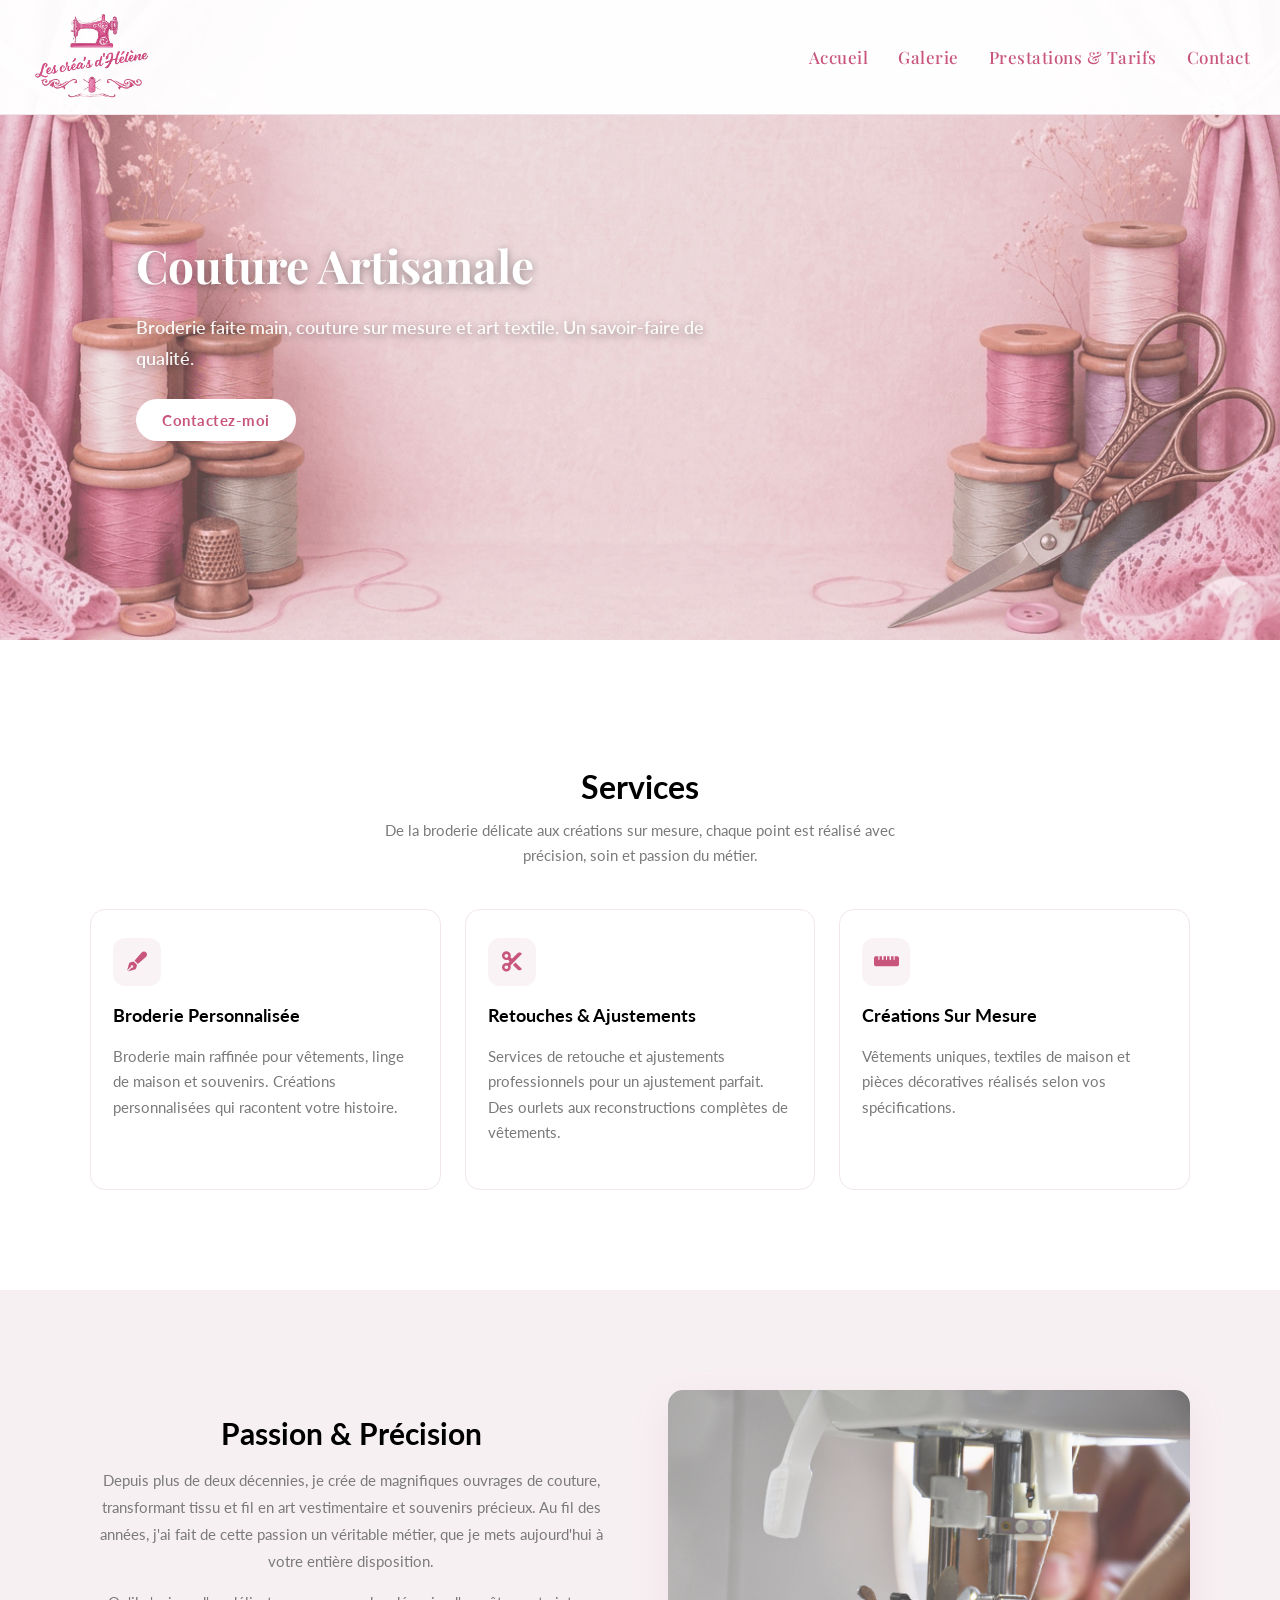
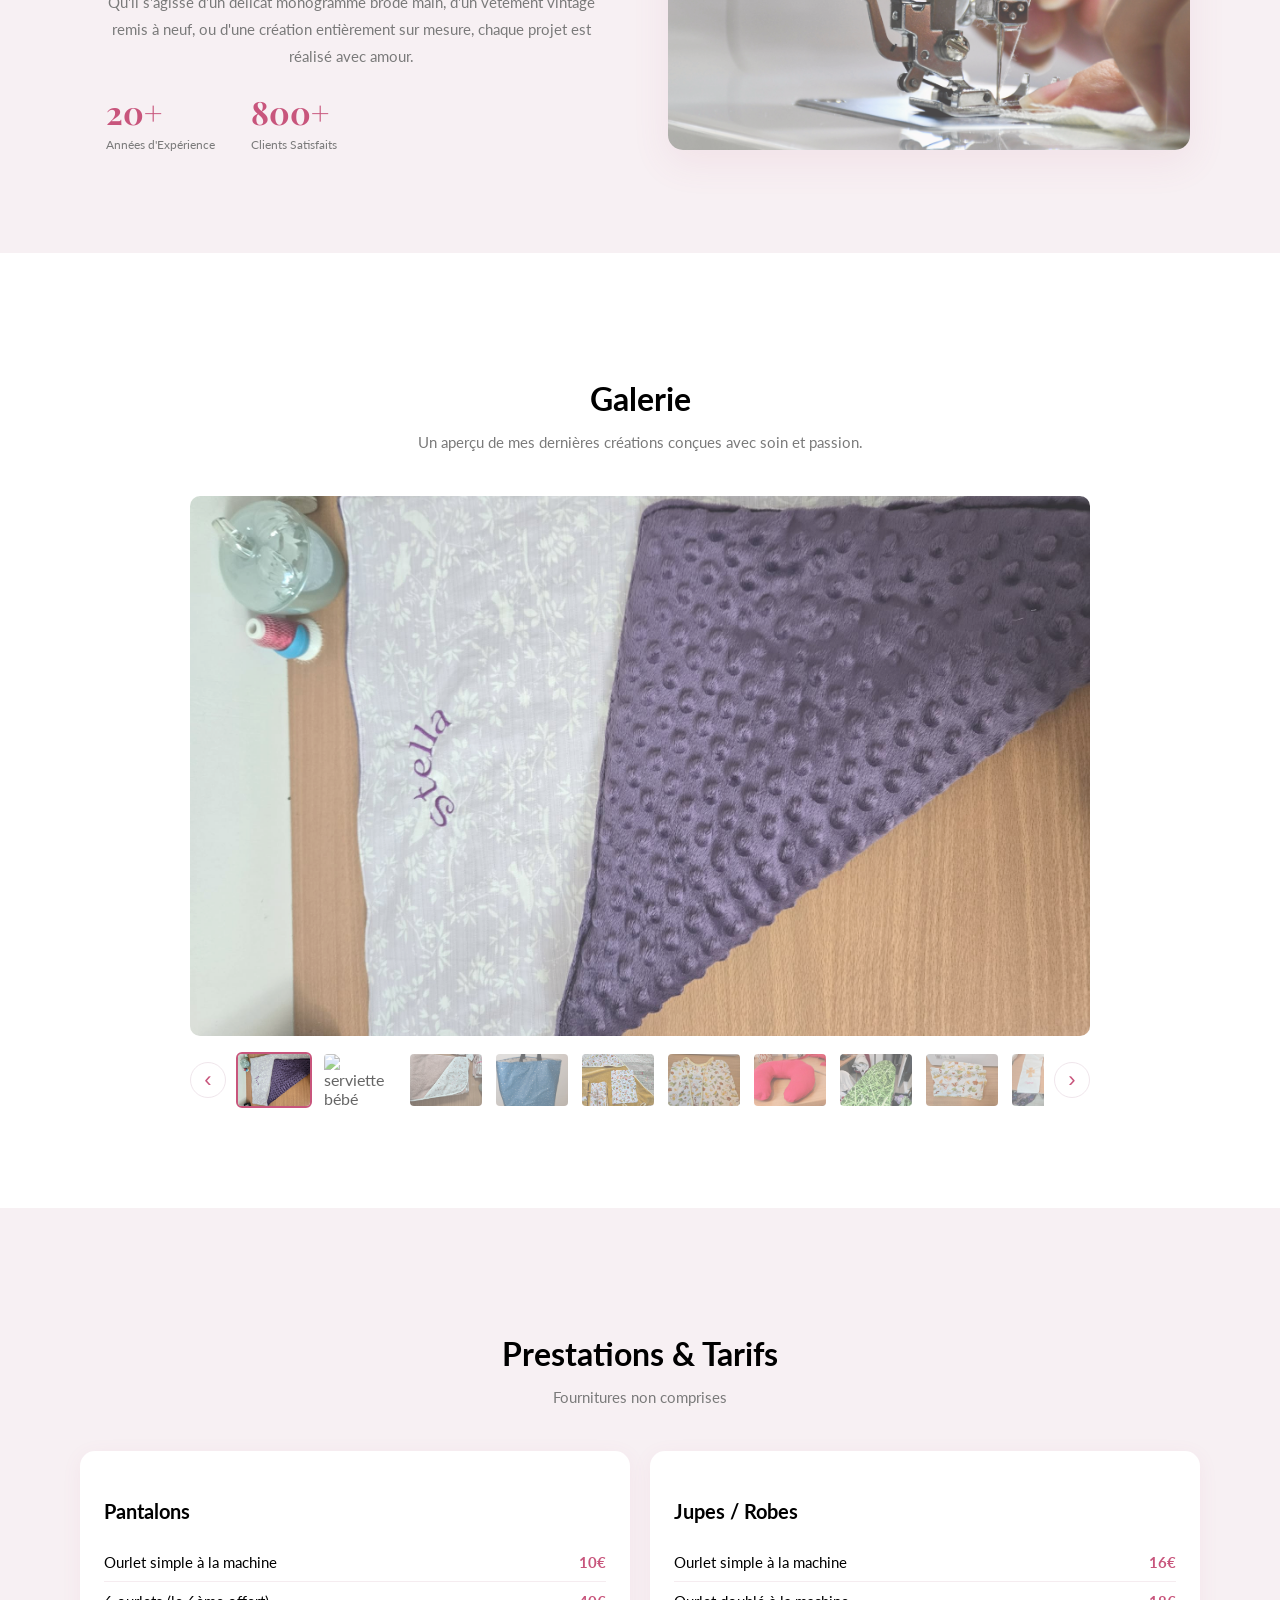
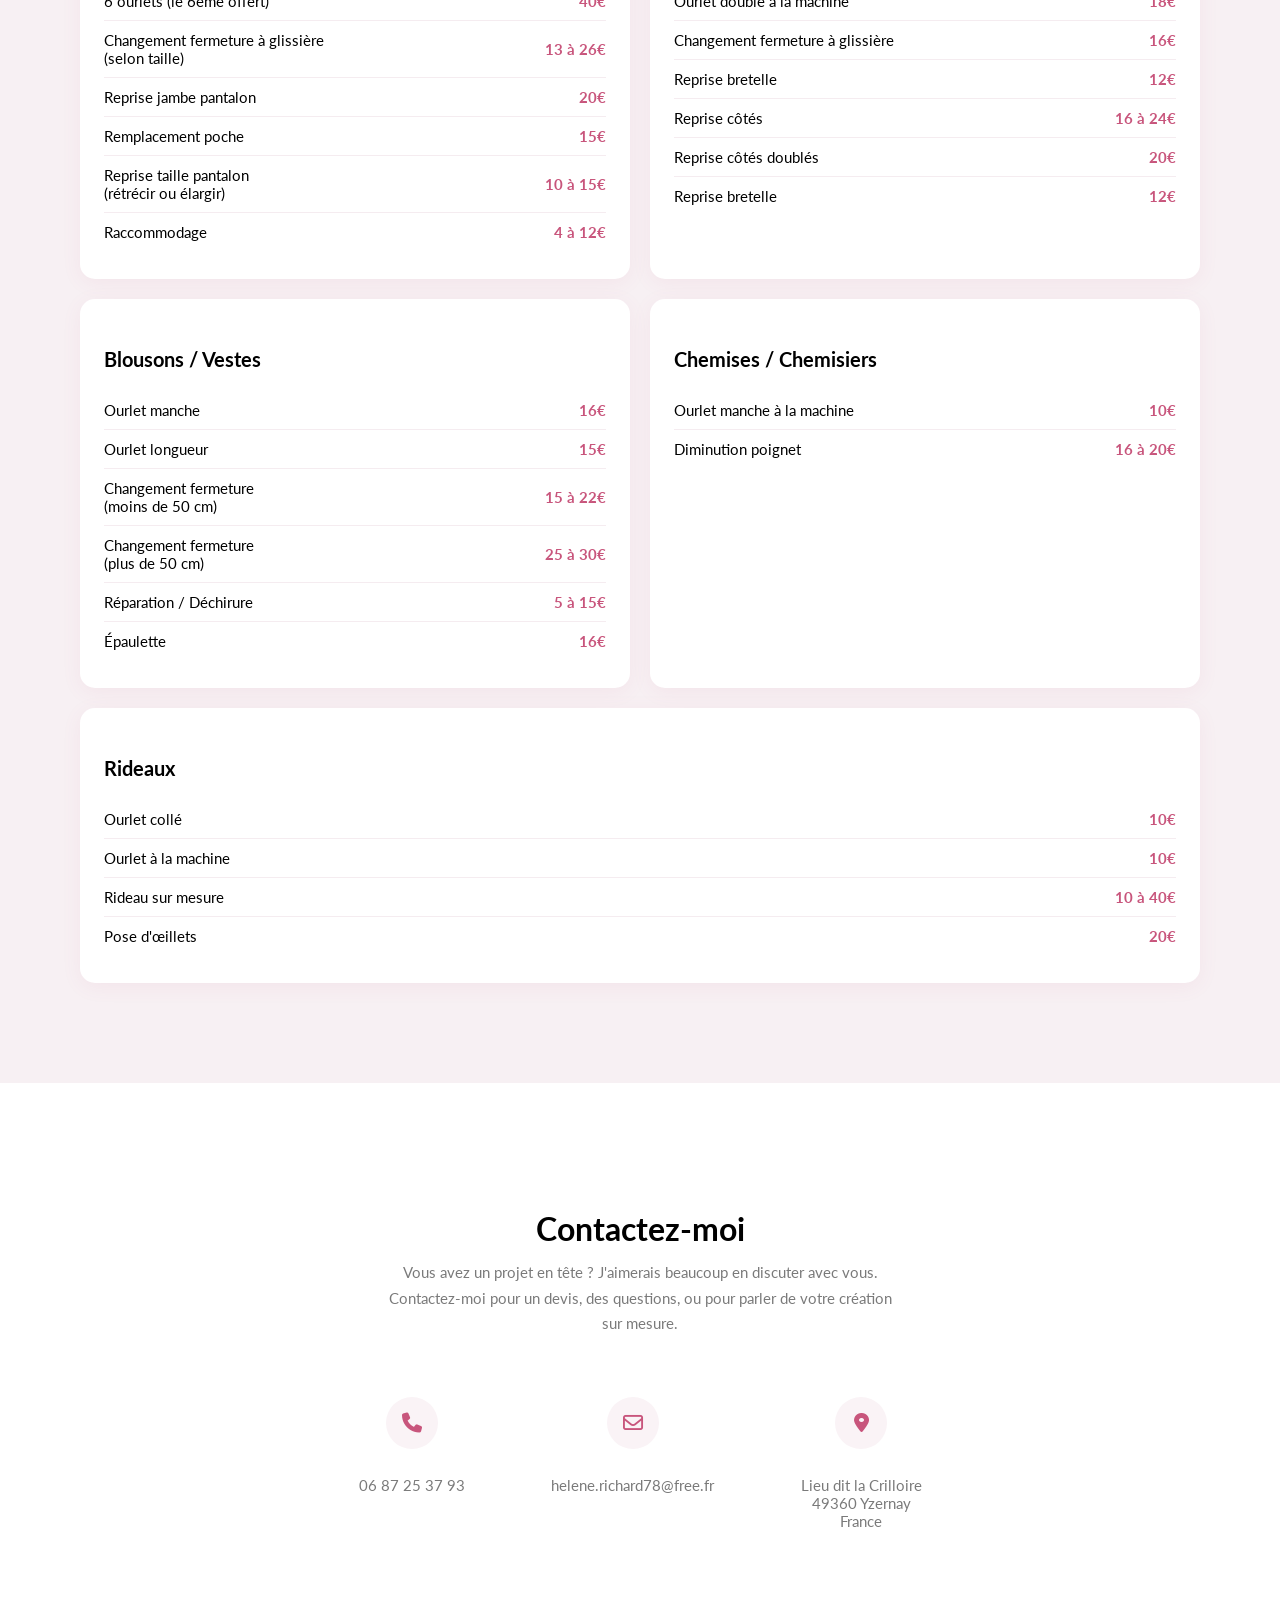
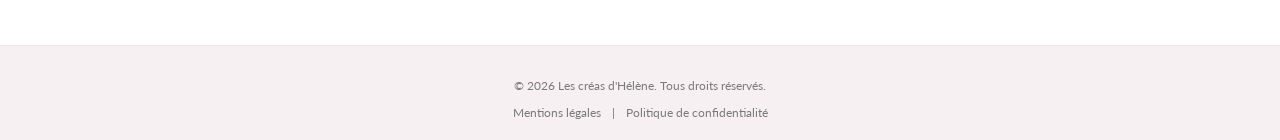
==== commit 3027d7f5: "fix: misc errors" ====
--- a/index.html
+++ b/index.html
@@ -113,7 +113,7 @@
 
     <!-- Grande image principale -->
     <div class="carousel-main">
-      <img id="carouselMainImg" src="assets/images/tour-de-lit-bébé.jpg" alt="Création en cours"/>
+      <img id="carouselMainImg" src="assets/images/serviette-bebe-stella.jpg" alt="Création récente"/>
     </div>
 
     <!-- Rangée miniatures + flèches -->
@@ -124,7 +124,7 @@
         <img src="assets/images/serviette-bébé-girafe.jpg" alt="serviette bébé girafe" class="thumb">
         <img src="assets/images/cape-de-bain-stella.jpg" alt="cape de bain bébé" class="thumb">
         <img src="assets/images/sac-cousu-couturière.jpg" alt="sac cousu couturière" class="thumb">
-        <img src="assets/images/carnet-santé-brodé-cholet.png" alt="carnet santé brodé cholet" class="thumb">
+        <img src="assets/images/carnet-santé-brodé-cholet.jpg" alt="carnet santé brodé cholet" class="thumb">
         <img src="assets/images/bavoir-bébé-couture.jpg" alt="bavoir bébé couture" class="thumb">
         <img src="assets/images/coussin-voyage-fil-coudre.jpg" alt="coussin voyage fil coudre" class="thumb">
         <img src="assets/images/rideaux-sur-mesure.jpg" alt="rideaux sur mesure" class="thumb">
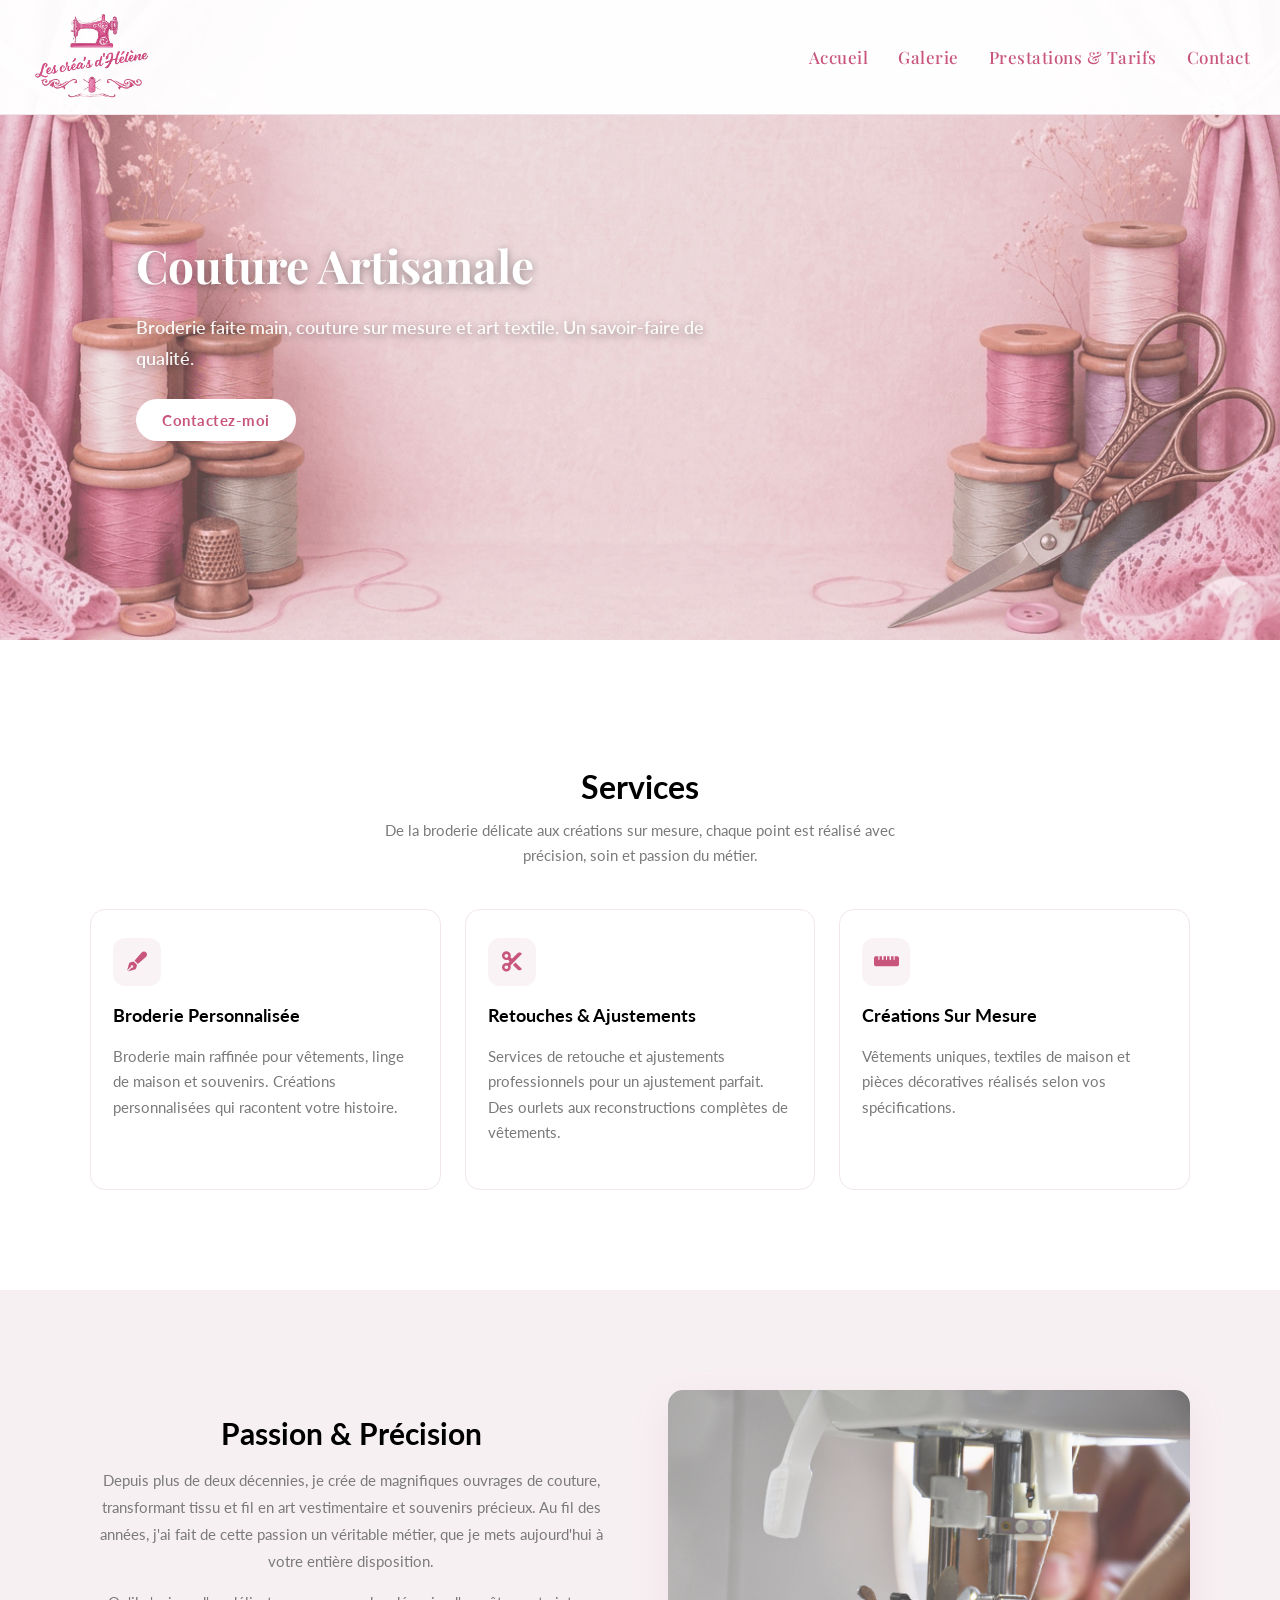
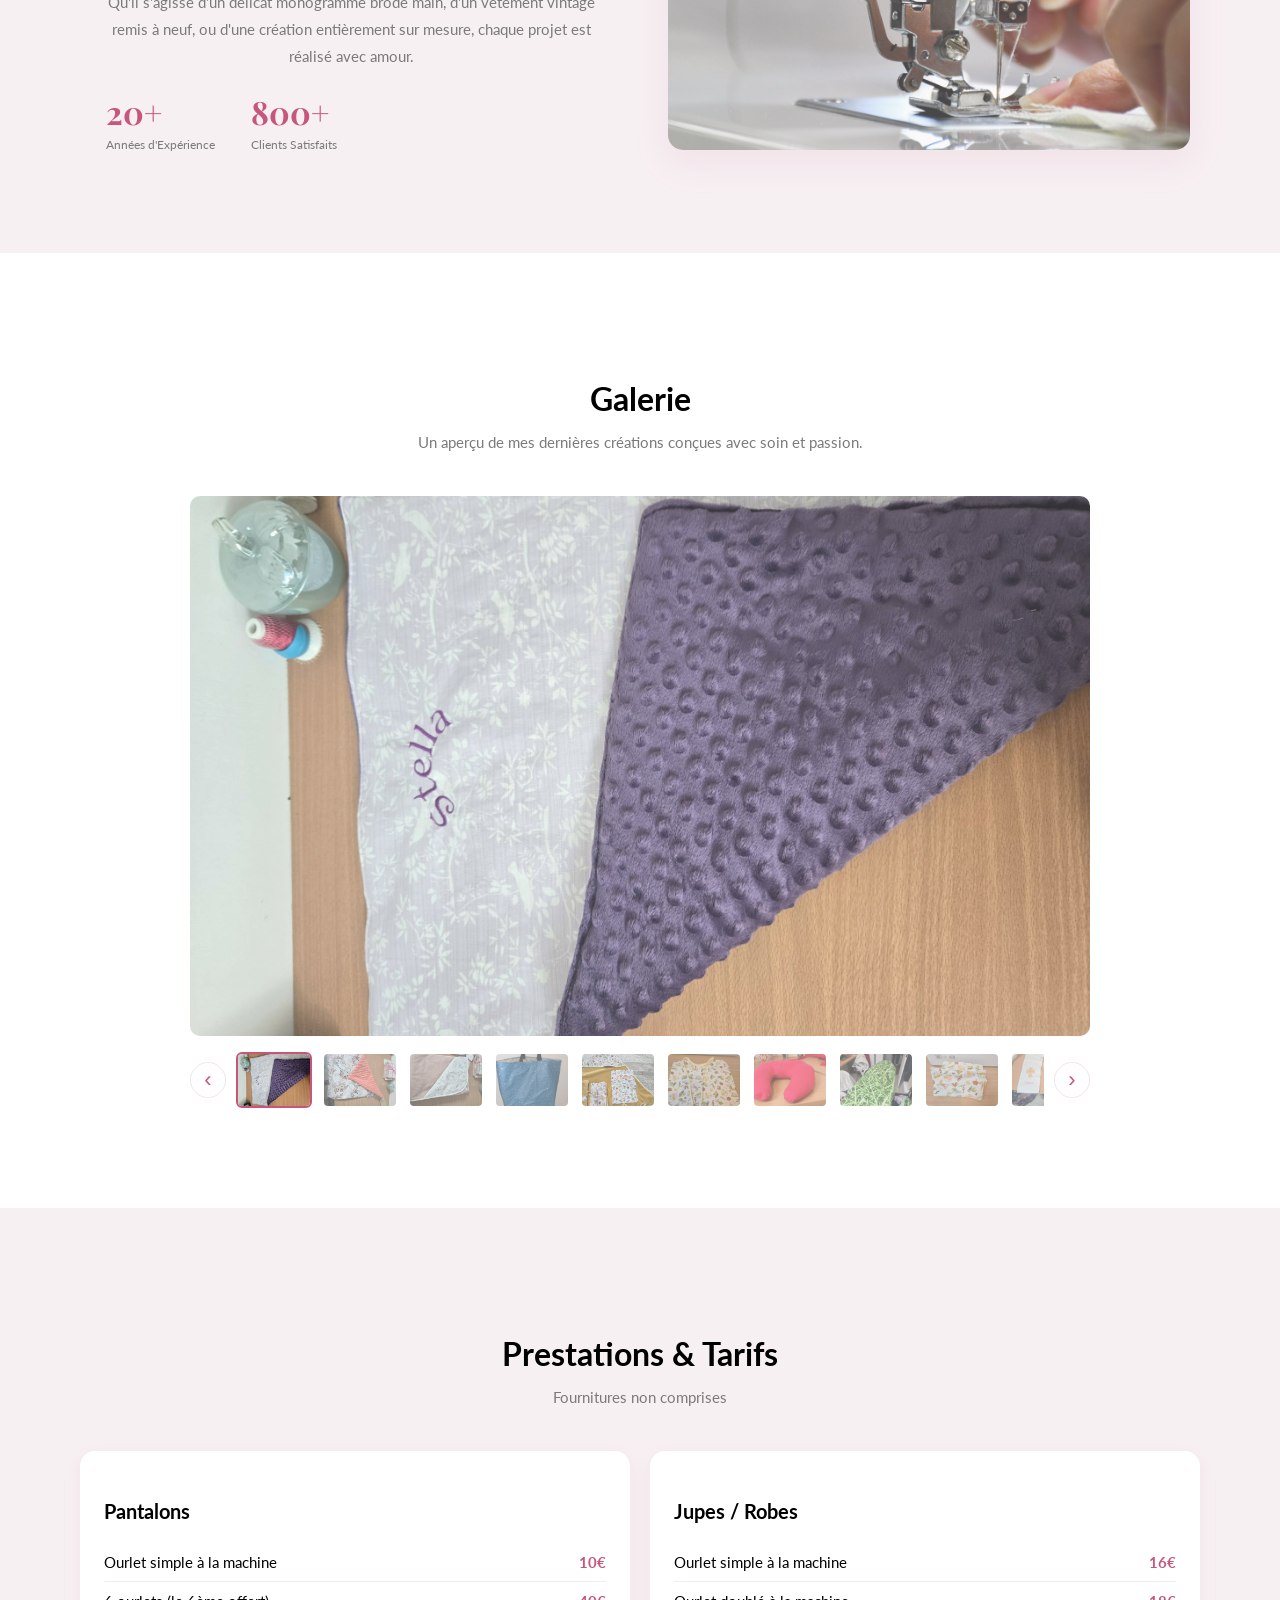
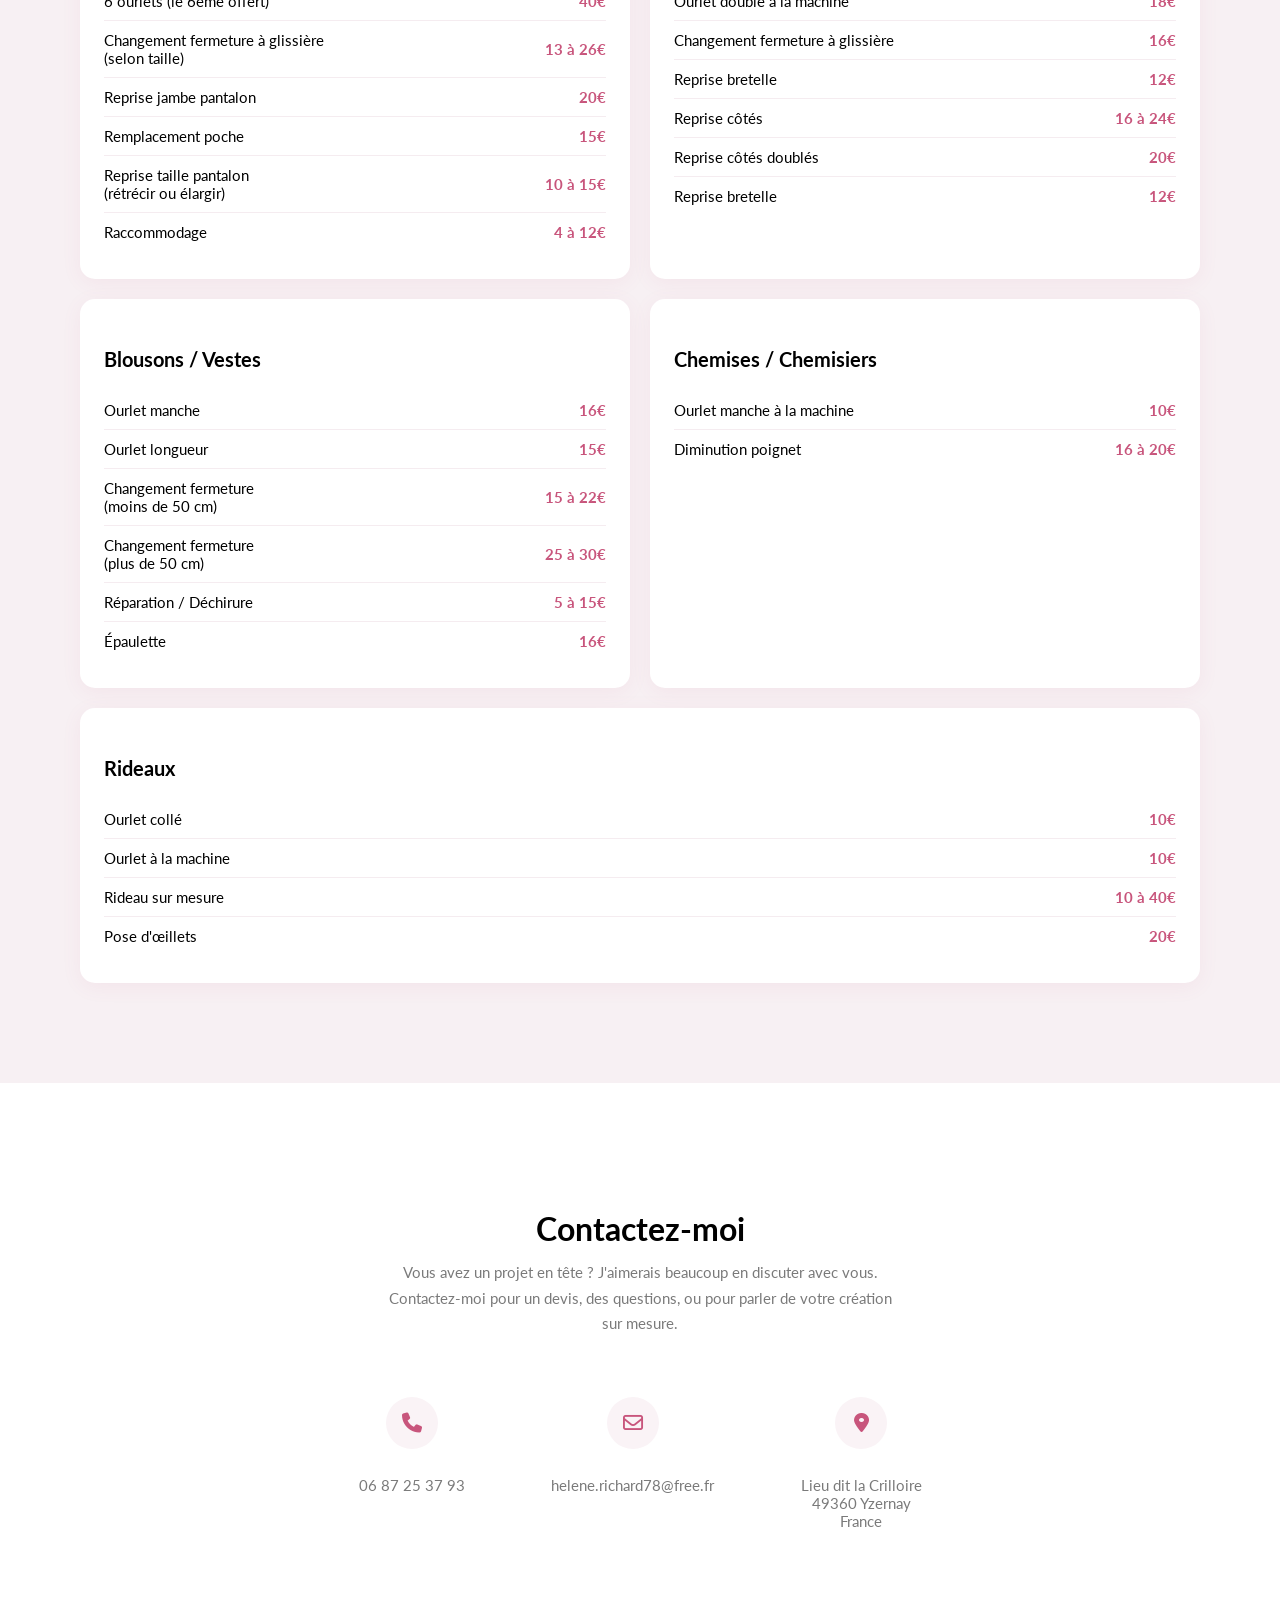
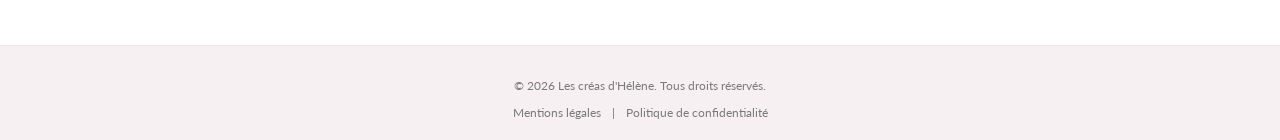
==== commit d5f6a303: "fix: misc errors" ====
--- a/index.html
+++ b/index.html
@@ -121,7 +121,7 @@
       <button class="carousel-arrow left" id="arrowLeft">&#8249;</button>
       <div class="carousel-thumbs" id="carouselThumbs">
         <img src="assets/images/serviette-bebe-stella.jpg" alt="serviette bébé" class="thumb active">
-        <img src="assets/images/serviette-bébé-girafe.jpg" alt="serviette bébé girafe" class="thumb">
+        <img src="assets/images/serviette-bebe-girafe.jpg" alt="serviette bébé girafe" class="thumb">
         <img src="assets/images/cape-de-bain-stella.jpg" alt="cape de bain bébé" class="thumb">
         <img src="assets/images/sac-cousu-couturière.jpg" alt="sac cousu couturière" class="thumb">
         <img src="assets/images/carnet-santé-brodé-cholet.jpg" alt="carnet santé brodé cholet" class="thumb">
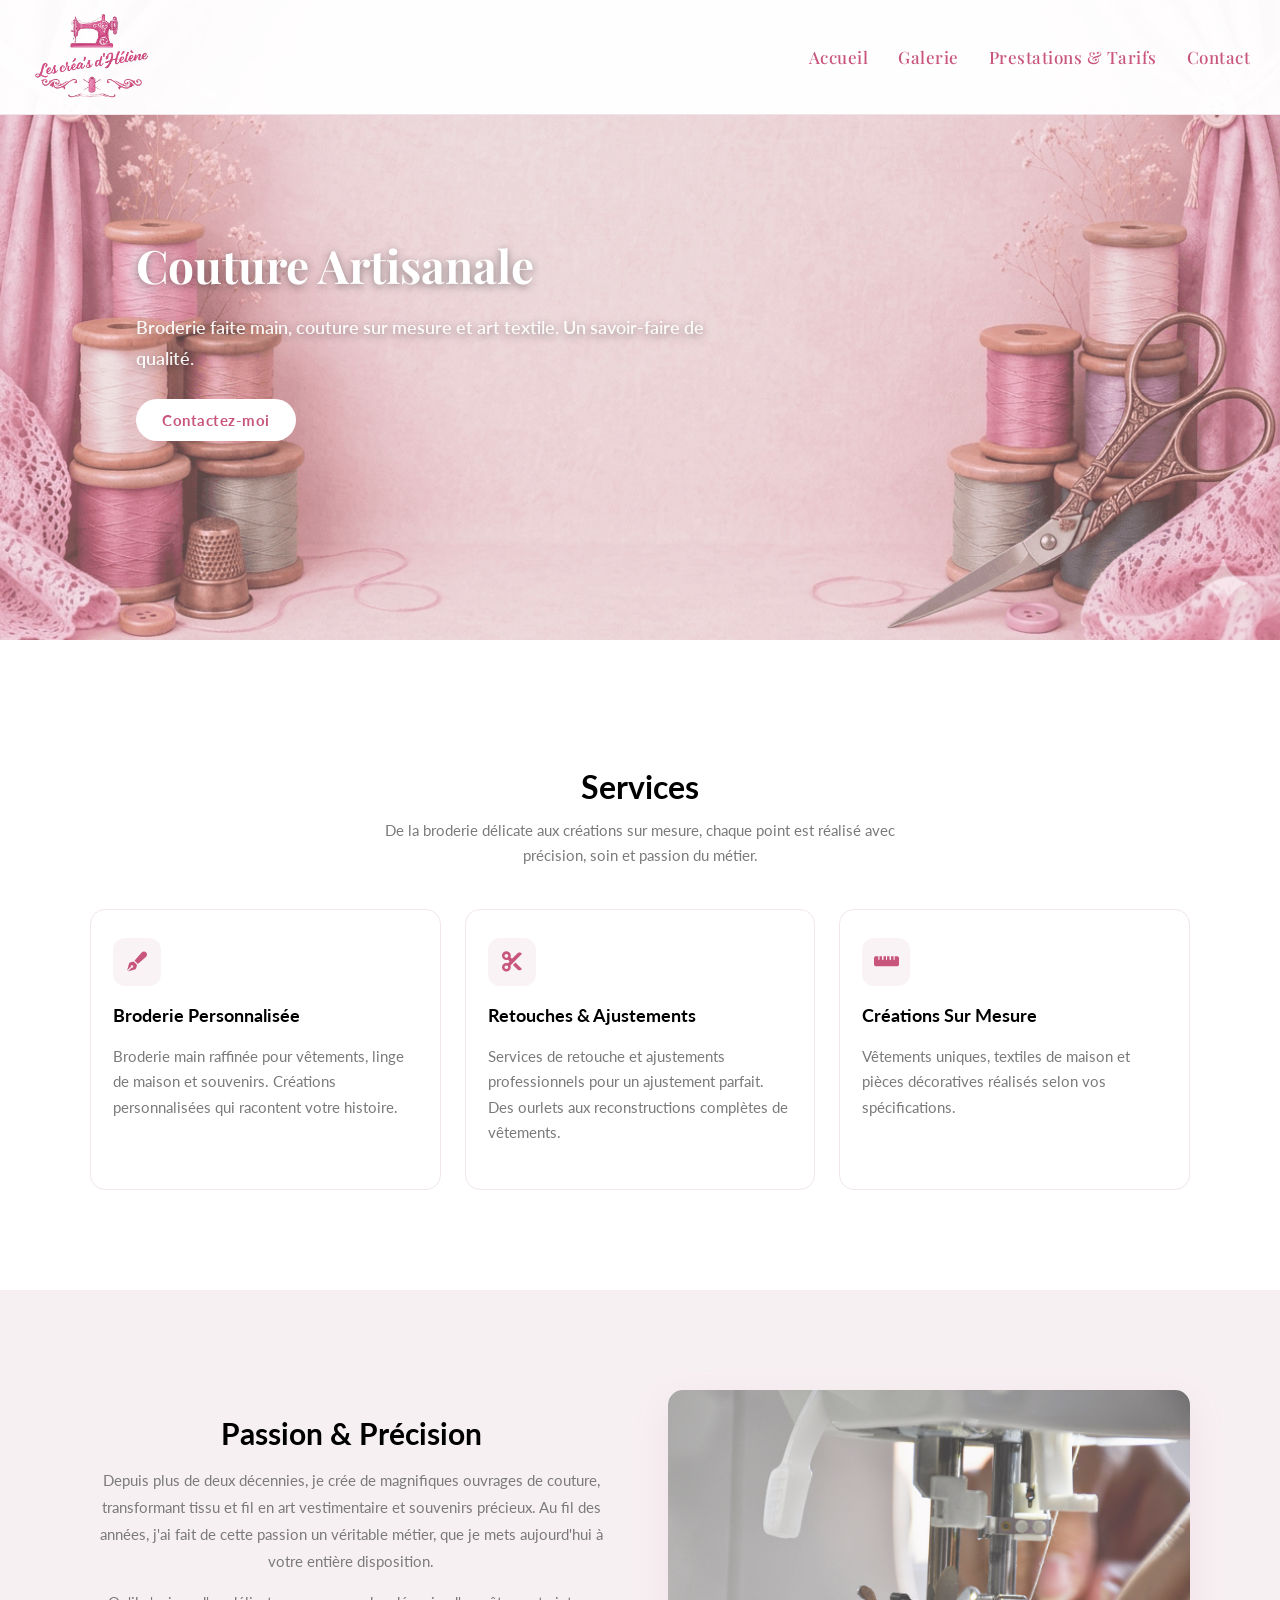
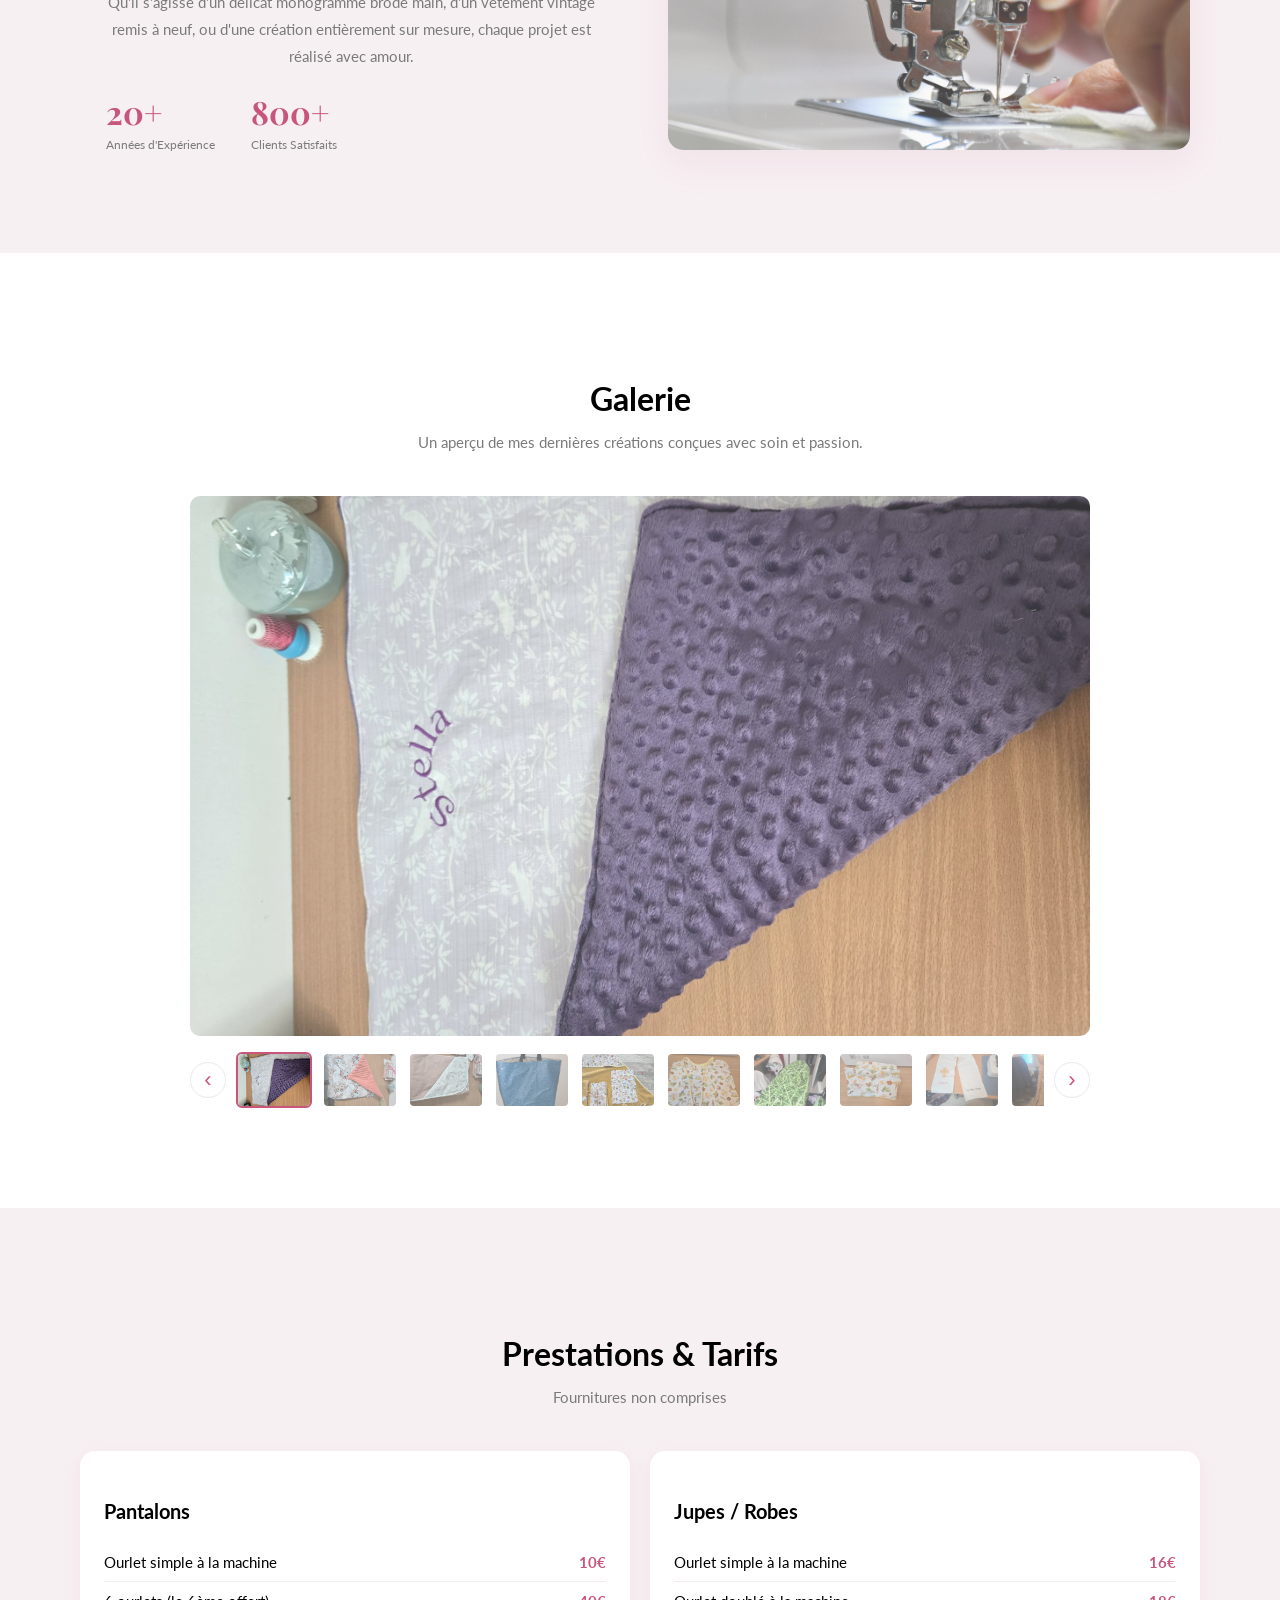
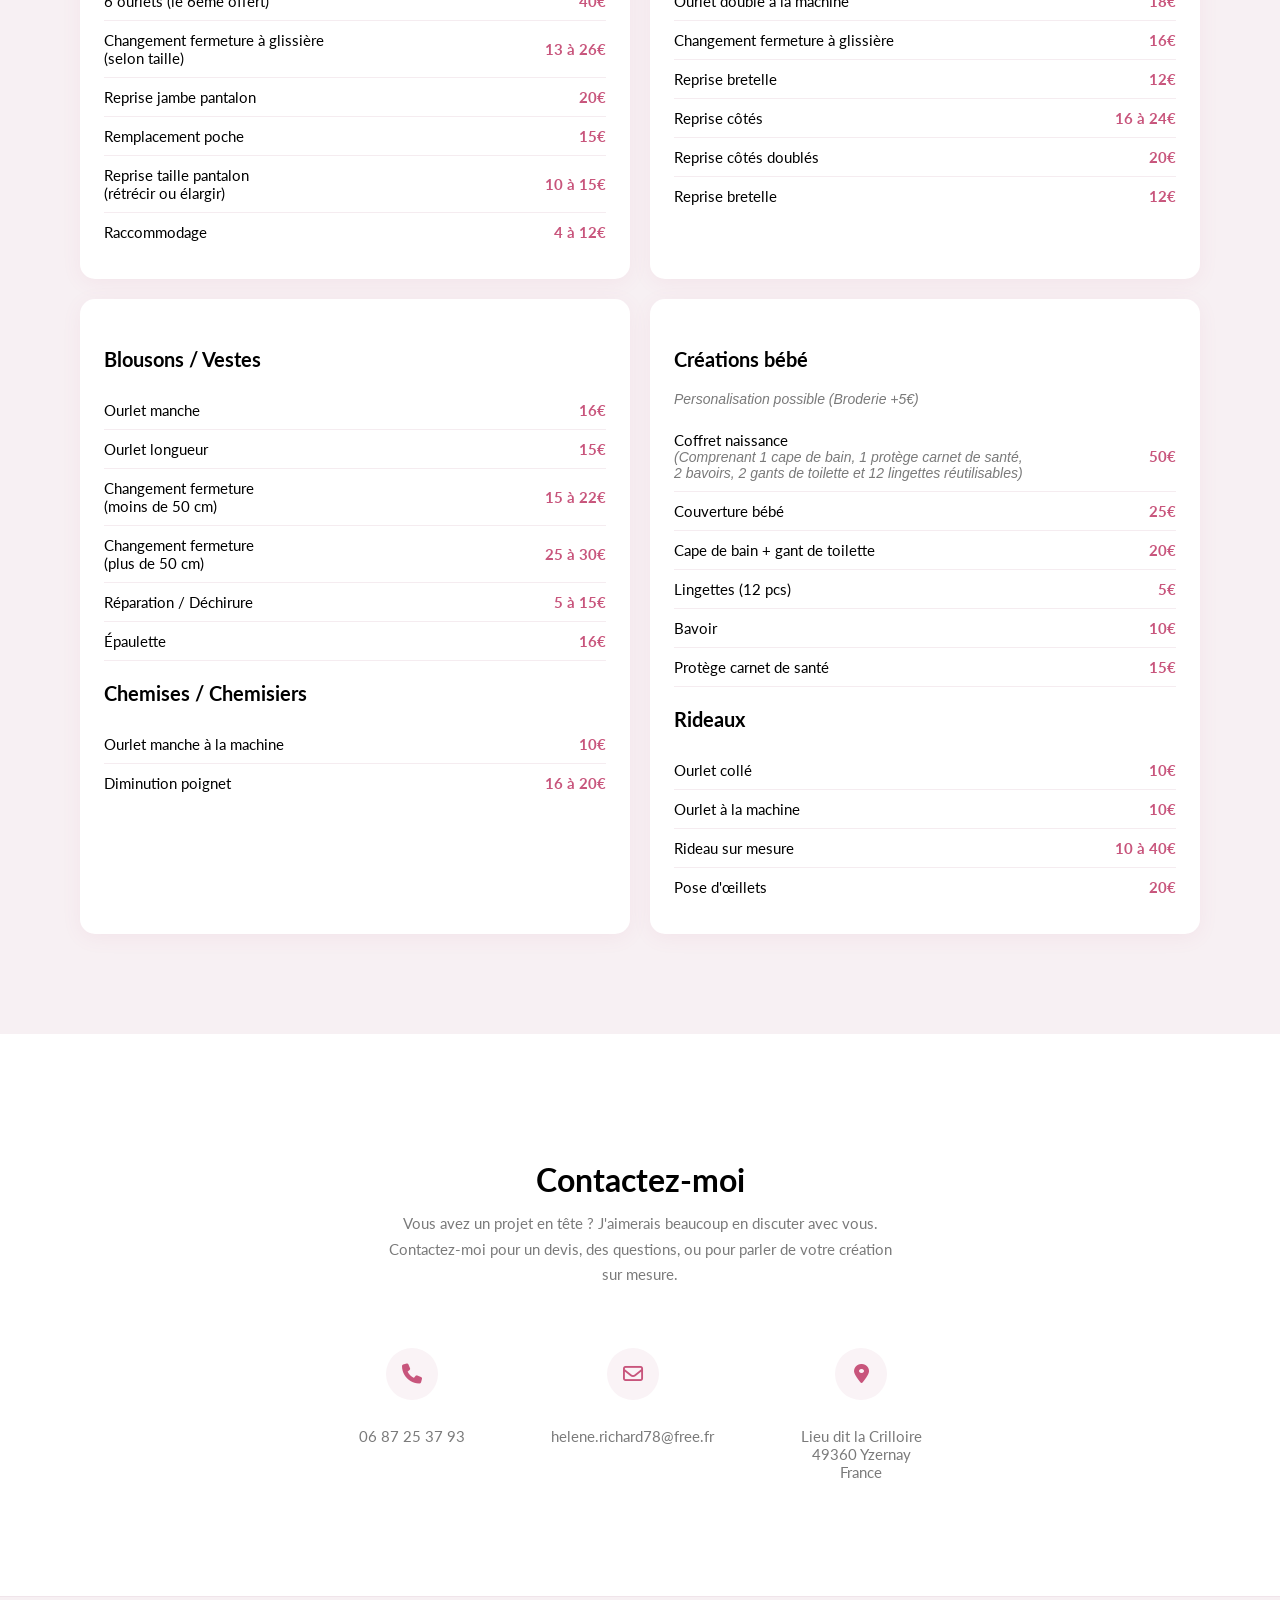
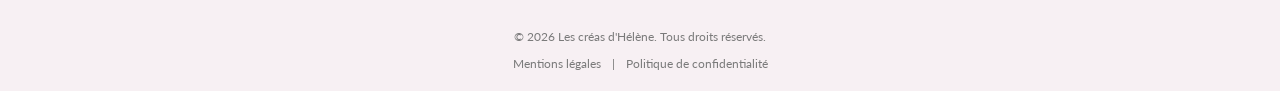
==== commit 0aa411eb: "add: new pricing list" ====
--- a/index.html
+++ b/index.html
@@ -126,7 +126,6 @@
         <img src="assets/images/sac-cousu-couturière.jpg" alt="sac cousu couturière" class="thumb">
         <img src="assets/images/carnet-santé-brodé-cholet.jpg" alt="carnet santé brodé cholet" class="thumb">
         <img src="assets/images/bavoir-bébé-couture.jpg" alt="bavoir bébé couture" class="thumb">
-        <img src="assets/images/coussin-voyage-fil-coudre.jpg" alt="coussin voyage fil coudre" class="thumb">
         <img src="assets/images/rideaux-sur-mesure.jpg" alt="rideaux sur mesure" class="thumb">
         <img src="assets/images/lingette-lavable-bébé.jpg" alt="lingette lavable bébé" class="thumb">
         <img src="assets/images/écharpe-baptême-souvenir.jpg" alt="écharpe baptême souvenir" class="thumb">     
@@ -233,8 +232,6 @@
         <span>Épaulette</span>
         <span class="price">16€</span>
       </div>
-    </div>
-    <div class="pricing-card">
       <h3>Chemises / Chemisiers</h3>
       <div class="pricing-row">
         <span>Ourlet manche à la machine</span>
@@ -243,10 +240,38 @@
       <div class="pricing-row">
         <span>Diminution poignet</span>
         <span class="price">16 à 20€</span>
-      </div>
-    </div>
+    </div>
+  </div>
     <div class="pricing-card">
-      <h3>Rideaux</h3>
+      <h3>Créations bébé</h3>
+      <p class="detailBebe">Personalisation possible (Broderie +5€)</p>
+      <div class="pricing-row">
+        <div class="produitInfo">
+          <span>Coffret naissance </span><span class="detailBebe">(Comprenant 1 cape de bain, 1 protège carnet de santé, 2 bavoirs, 2 gants de toilette et 12 lingettes réutilisables)</span>
+        </div>
+        <span class="price">50€</span>
+      </div>
+      <div class="pricing-row">
+        <span>Couverture bébé</span>
+        <span class="price">25€</span>
+      </div>
+      <div class="pricing-row">
+        <span>Cape de bain + gant de toilette</span>
+        <span class="price">20€</span>
+      </div>
+      <div class="pricing-row">
+        <span>Lingettes (12 pcs)</span>
+        <span class="price">5€</span>
+    </div>
+    <div class="pricing-row">
+        <span>Bavoir</span>
+        <span class="price">10€</span>
+  </div>
+  <div class="pricing-row">
+        <span>Protège carnet de santé</span>
+        <span class="price">15€</span>
+  </div>
+  <h3>Rideaux</h3>
       <div class="pricing-row">
         <span>Ourlet collé</span>
         <span class="price">10€</span>
@@ -263,8 +288,6 @@
         <span>Pose d'œillets</span>
         <span class="price">20€</span>
       </div>
-    </div>
-  </div>
 </section>
 
 <!-- CONTACT -->
--- a/styles.css
+++ b/styles.css
@@ -453,6 +453,18 @@
   color: var(--pink);
 }
 
+.detailBebe {
+  font-style: italic;
+  font-size: 14px;
+  color: var(--muted);
+}
+
+.produitInfo {
+  display: flex;
+  flex-direction: column;
+  max-width: 70%;
+}
+
 /* ── CONTACT ── */
 #contact {
   background: var(--white);
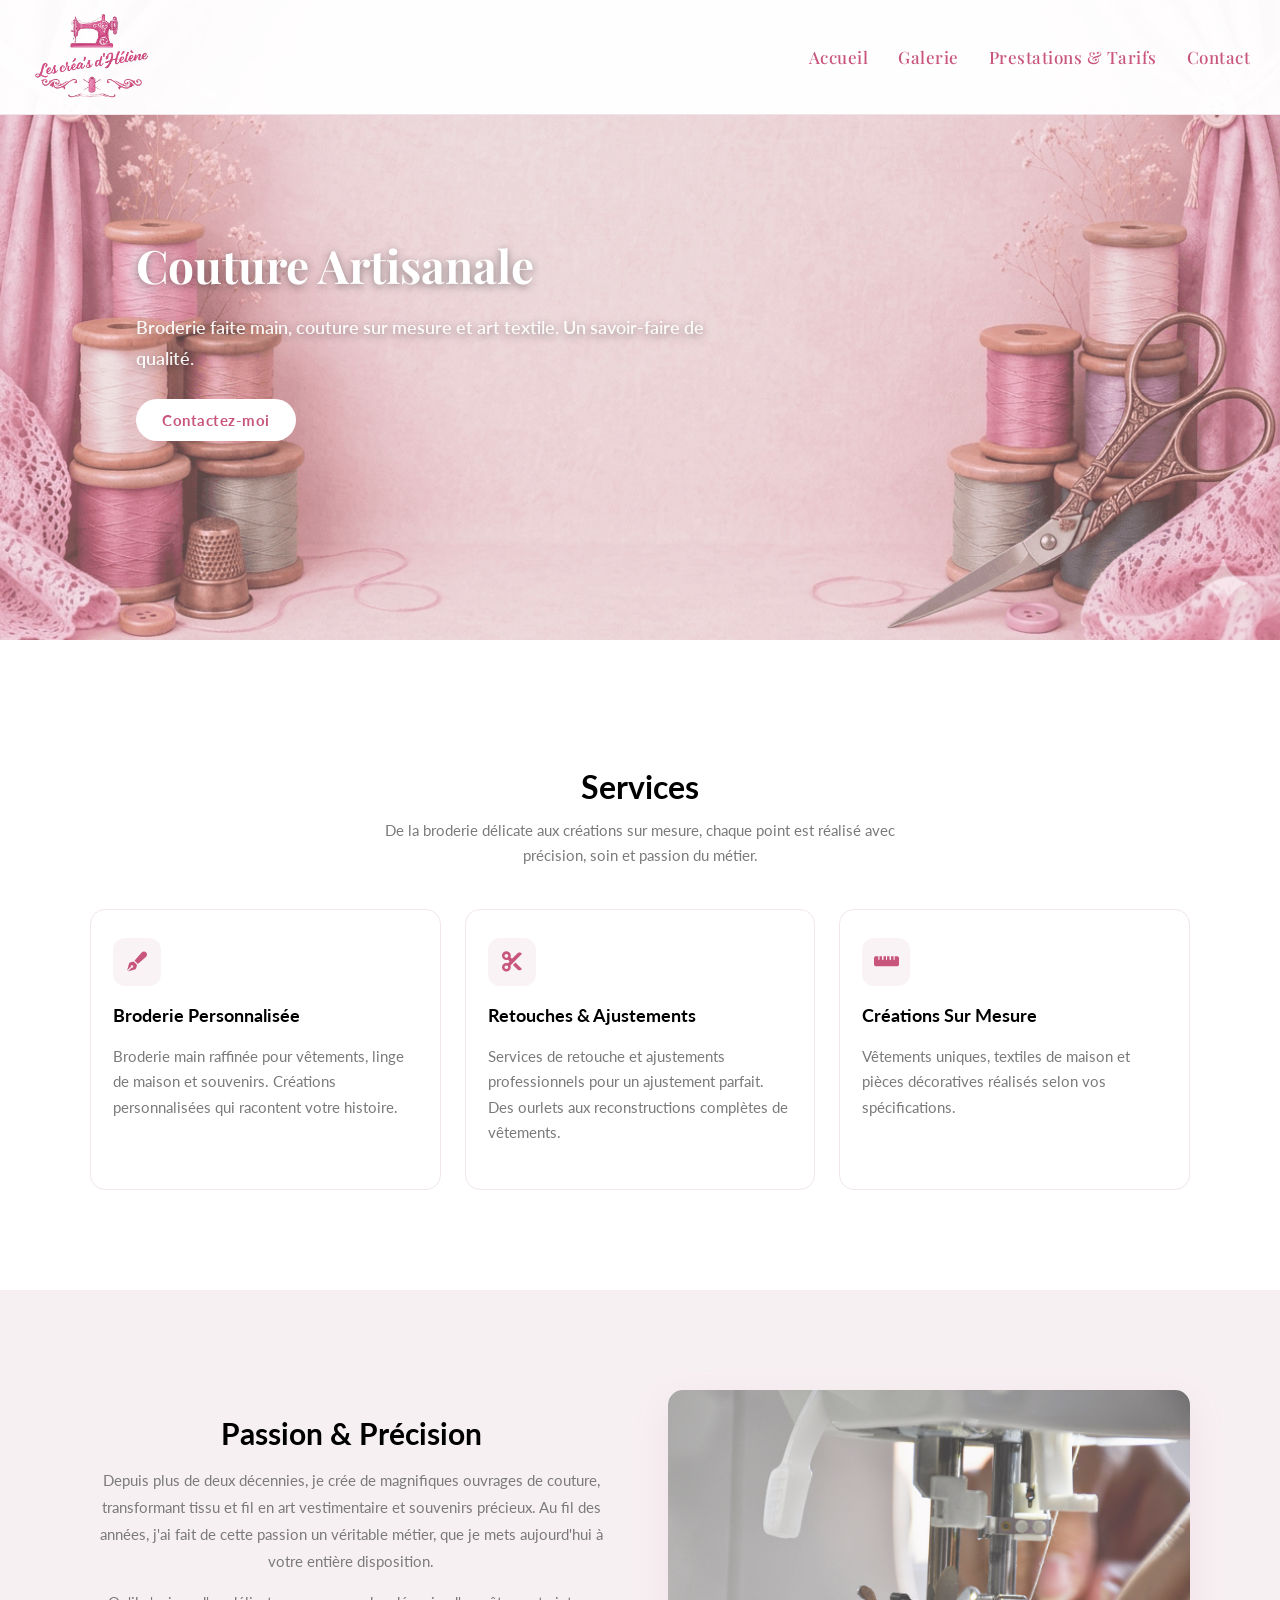
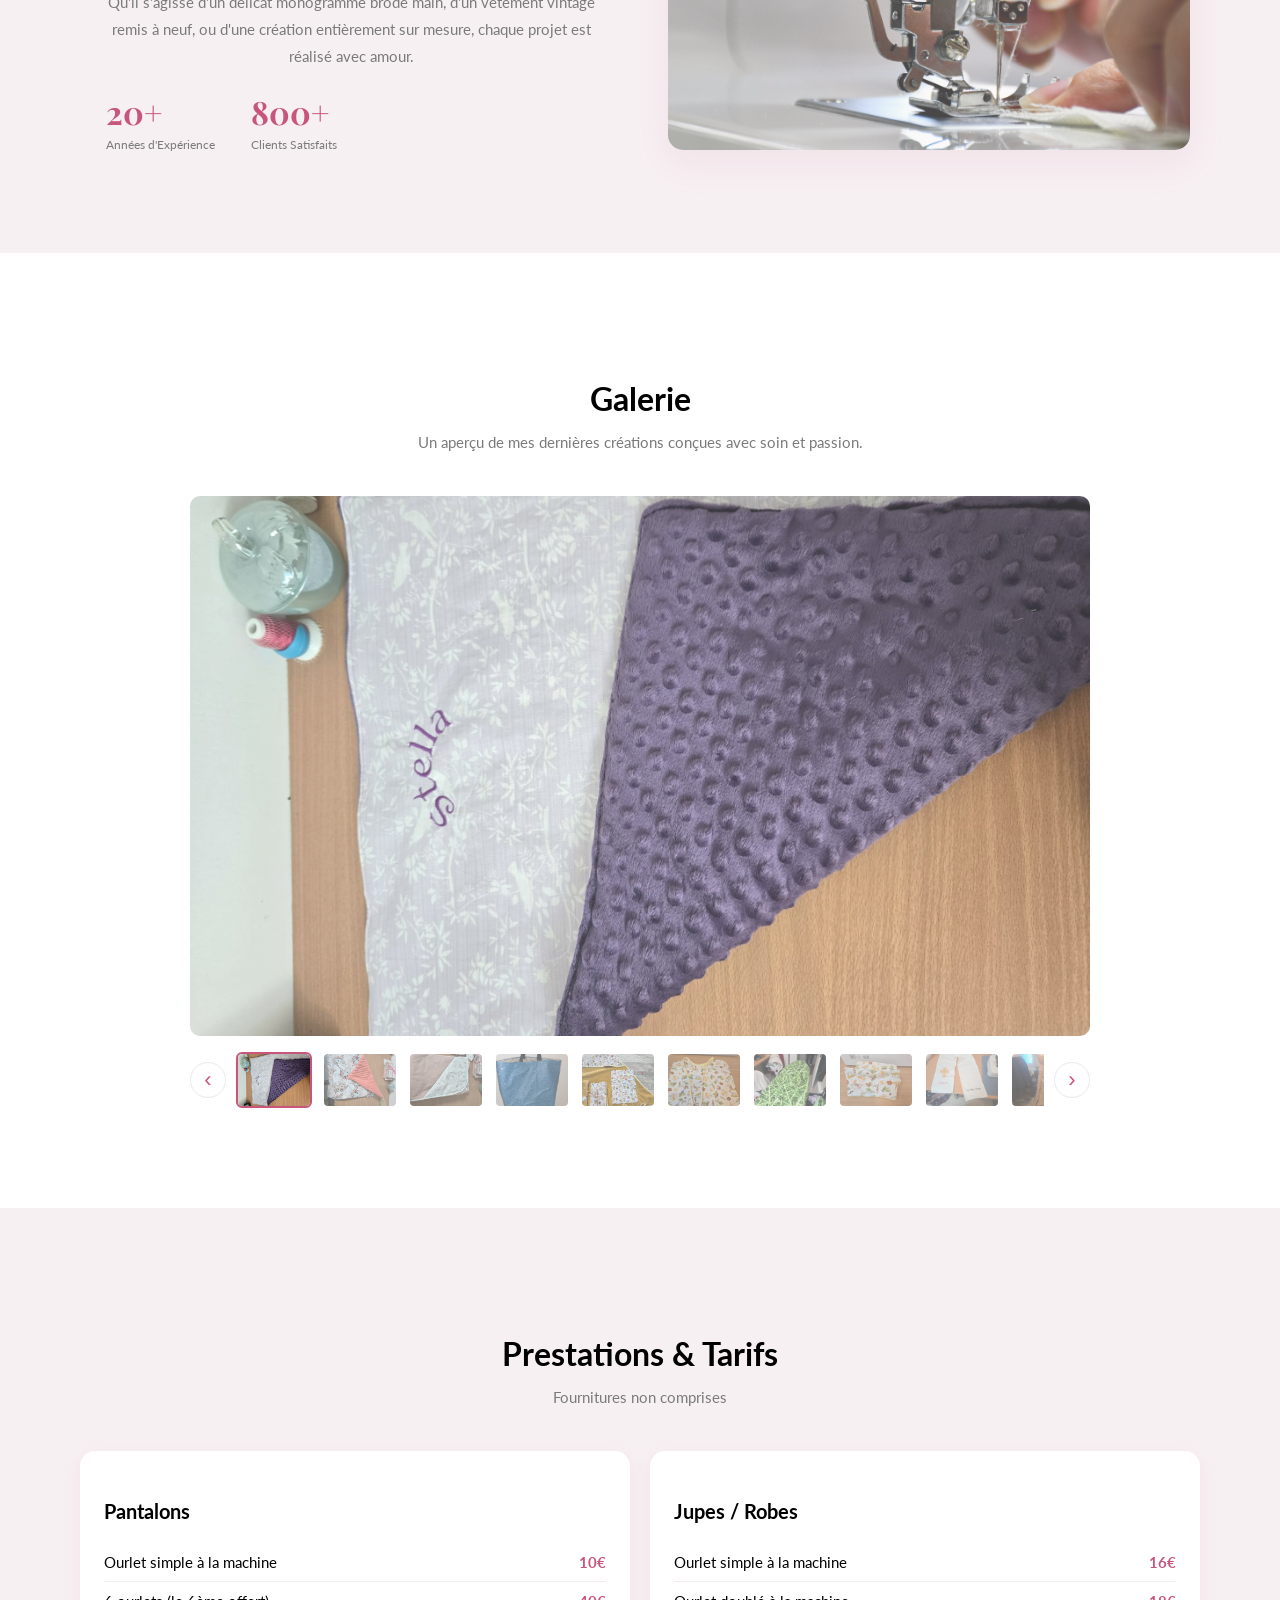
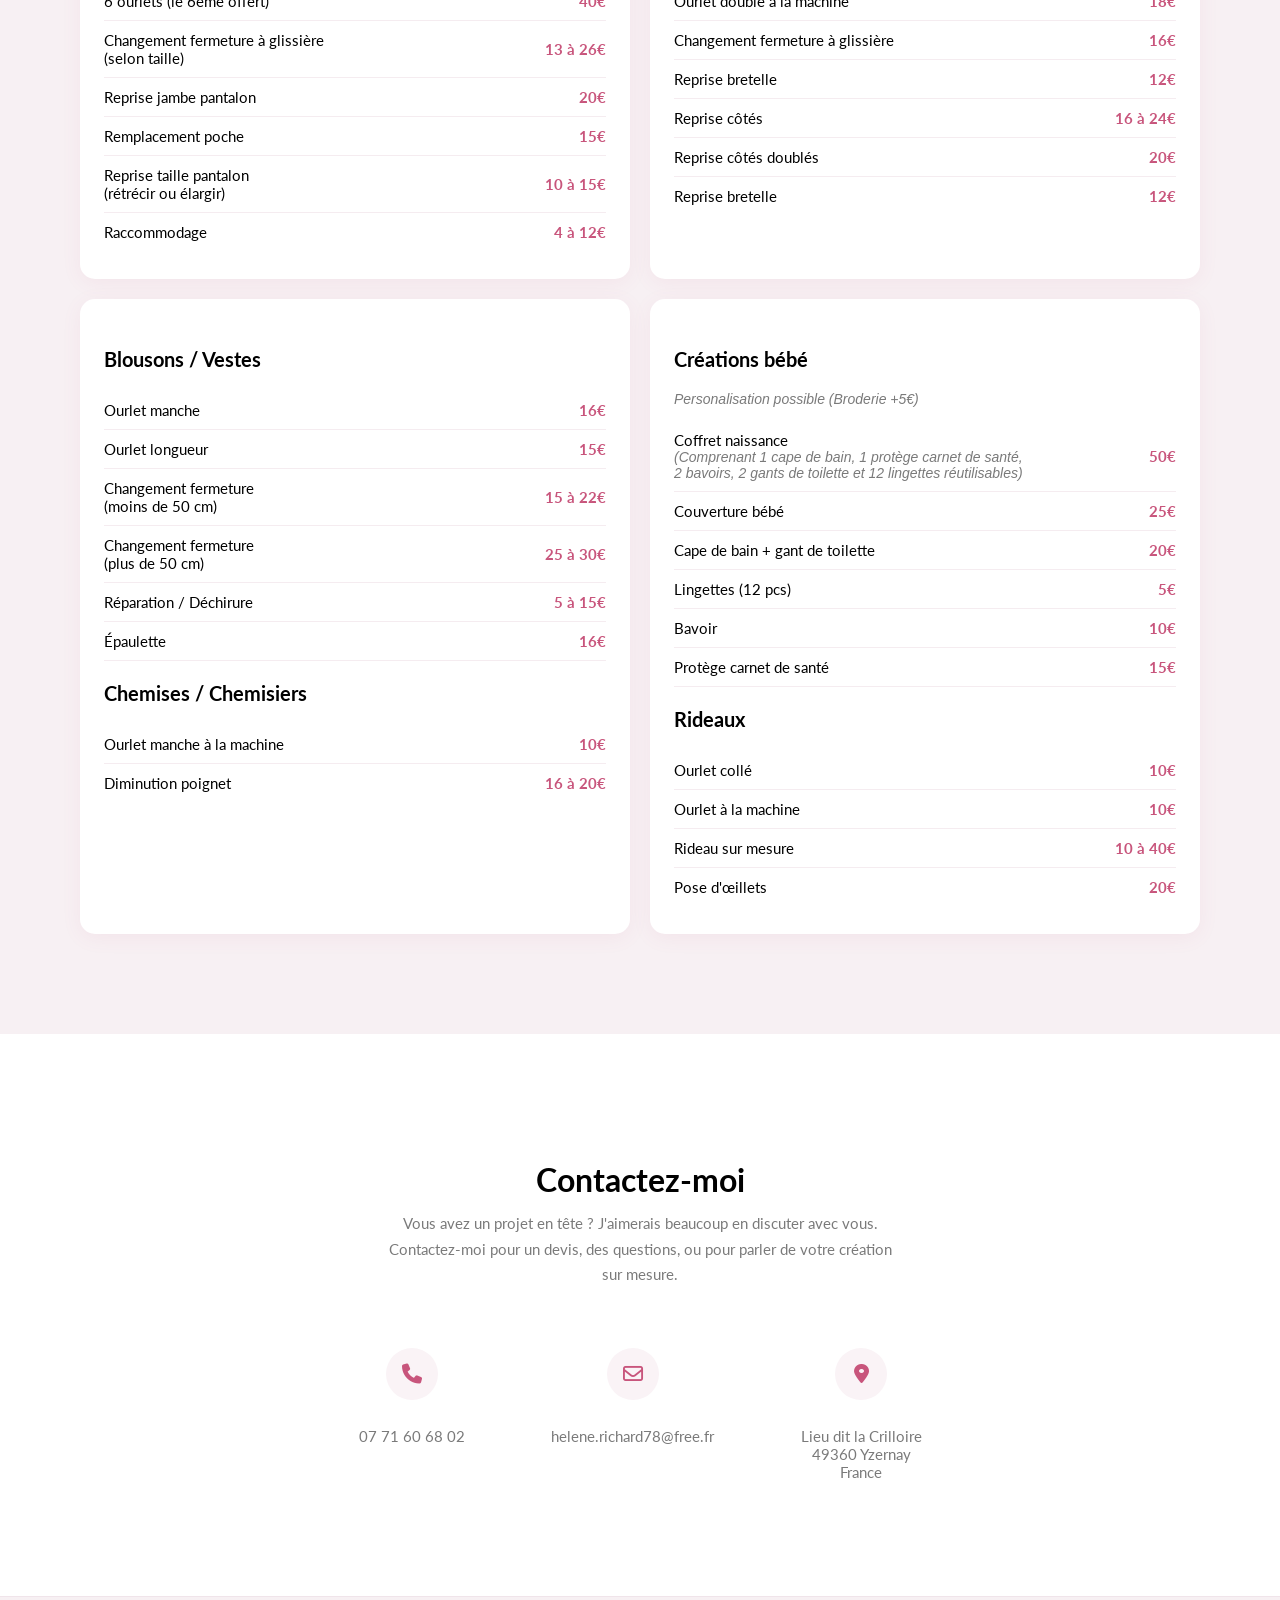
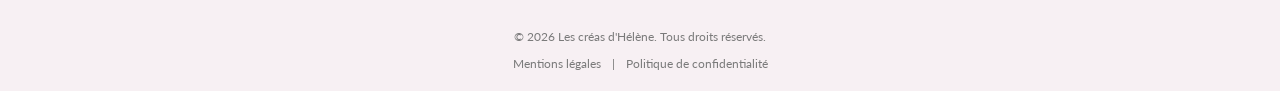
==== commit b016037b: "tel changes" ====
--- a/index.html
+++ b/index.html
@@ -296,10 +296,10 @@
   <p class="sectionSub">Vous avez un projet en tête ? J'aimerais beaucoup en discuter avec vous. Contactez-moi pour un devis, des questions, ou pour parler de votre création sur mesure.</p>
   <div class="contact-items">
     <div class="contact-item">
-      <a href="tel:0687253793" class="contact-icon">
+      <a href="tel:0771606802" class="contact-icon">
         <i class="fa-solid fa-phone"></i>
       </a>
-      <p><a href="tel:0687253793">06 87 25 37 93</a></p>
+      <p><a href="tel:0771606802">07 71 60 68 02</a></p>
     </div>
     <div class="contact-item">
       <a href="mailto:helene.richard78@free.fr" class="contact-icon">
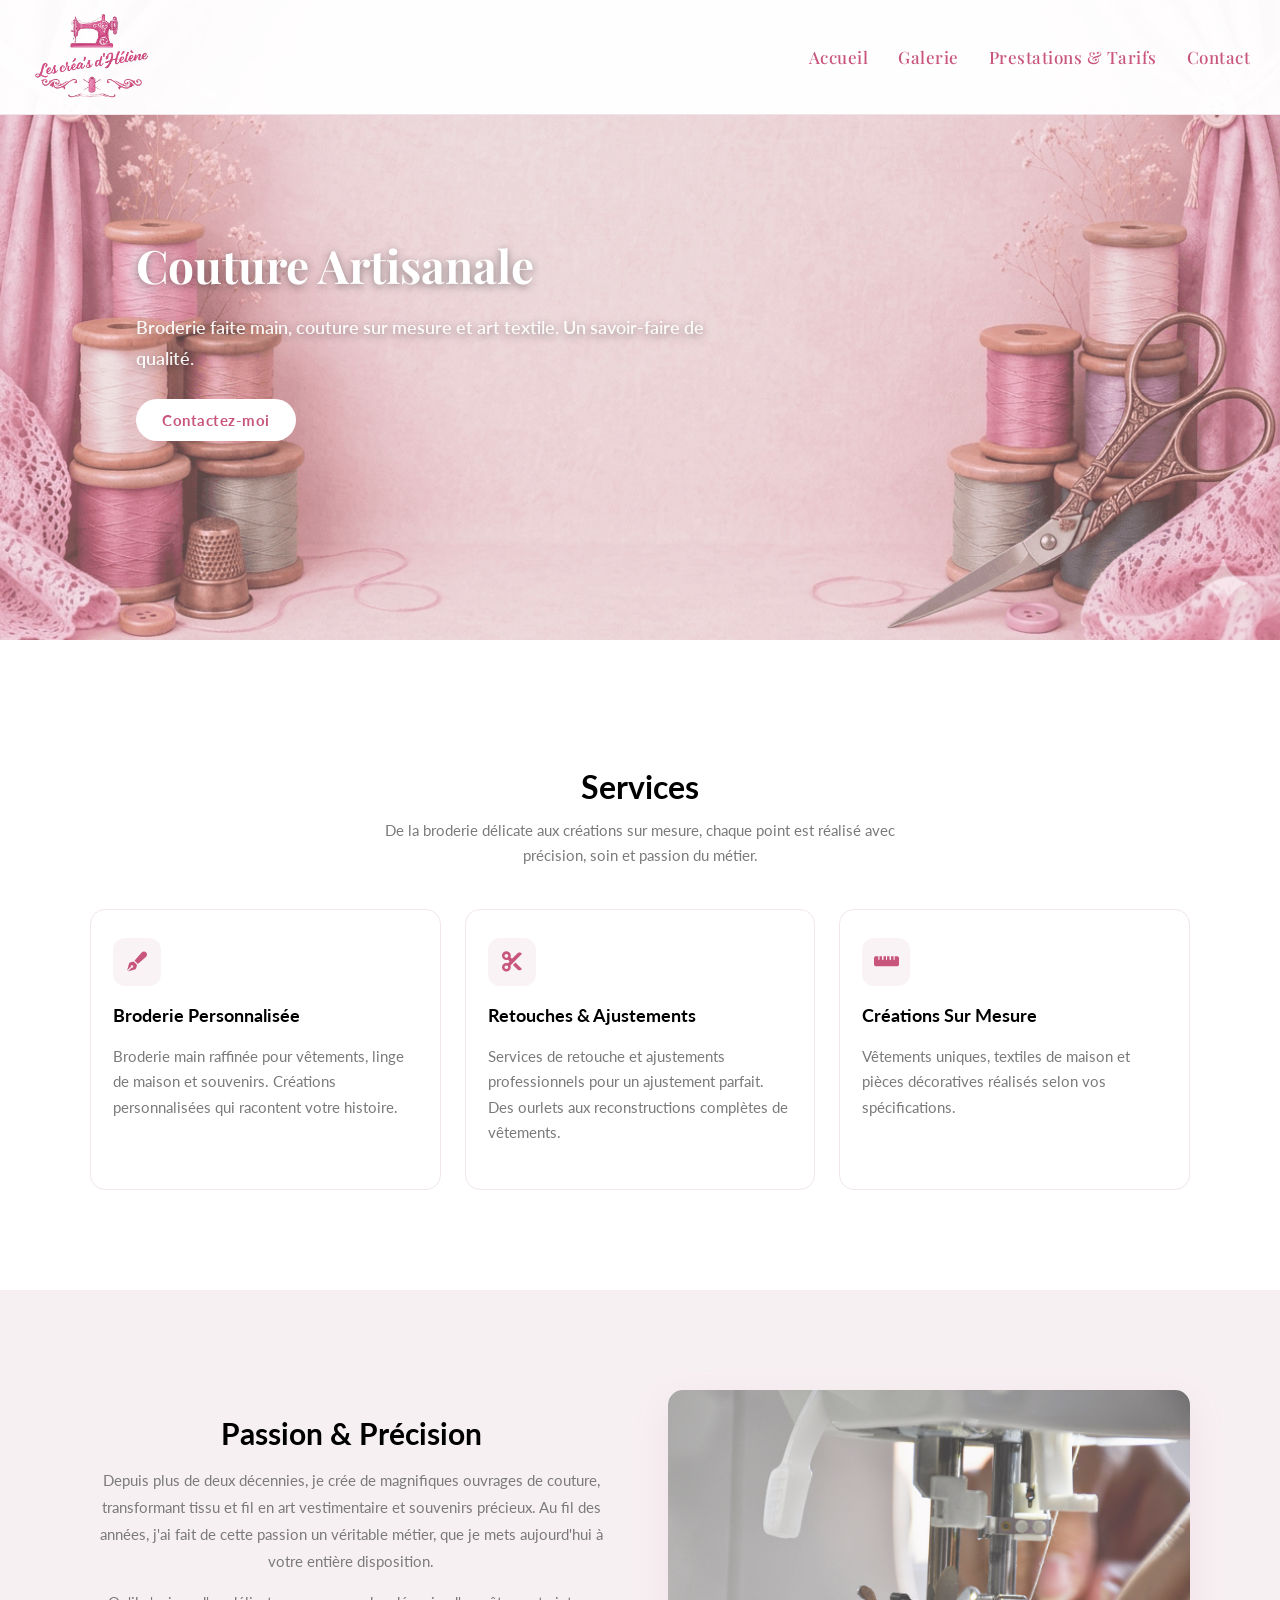
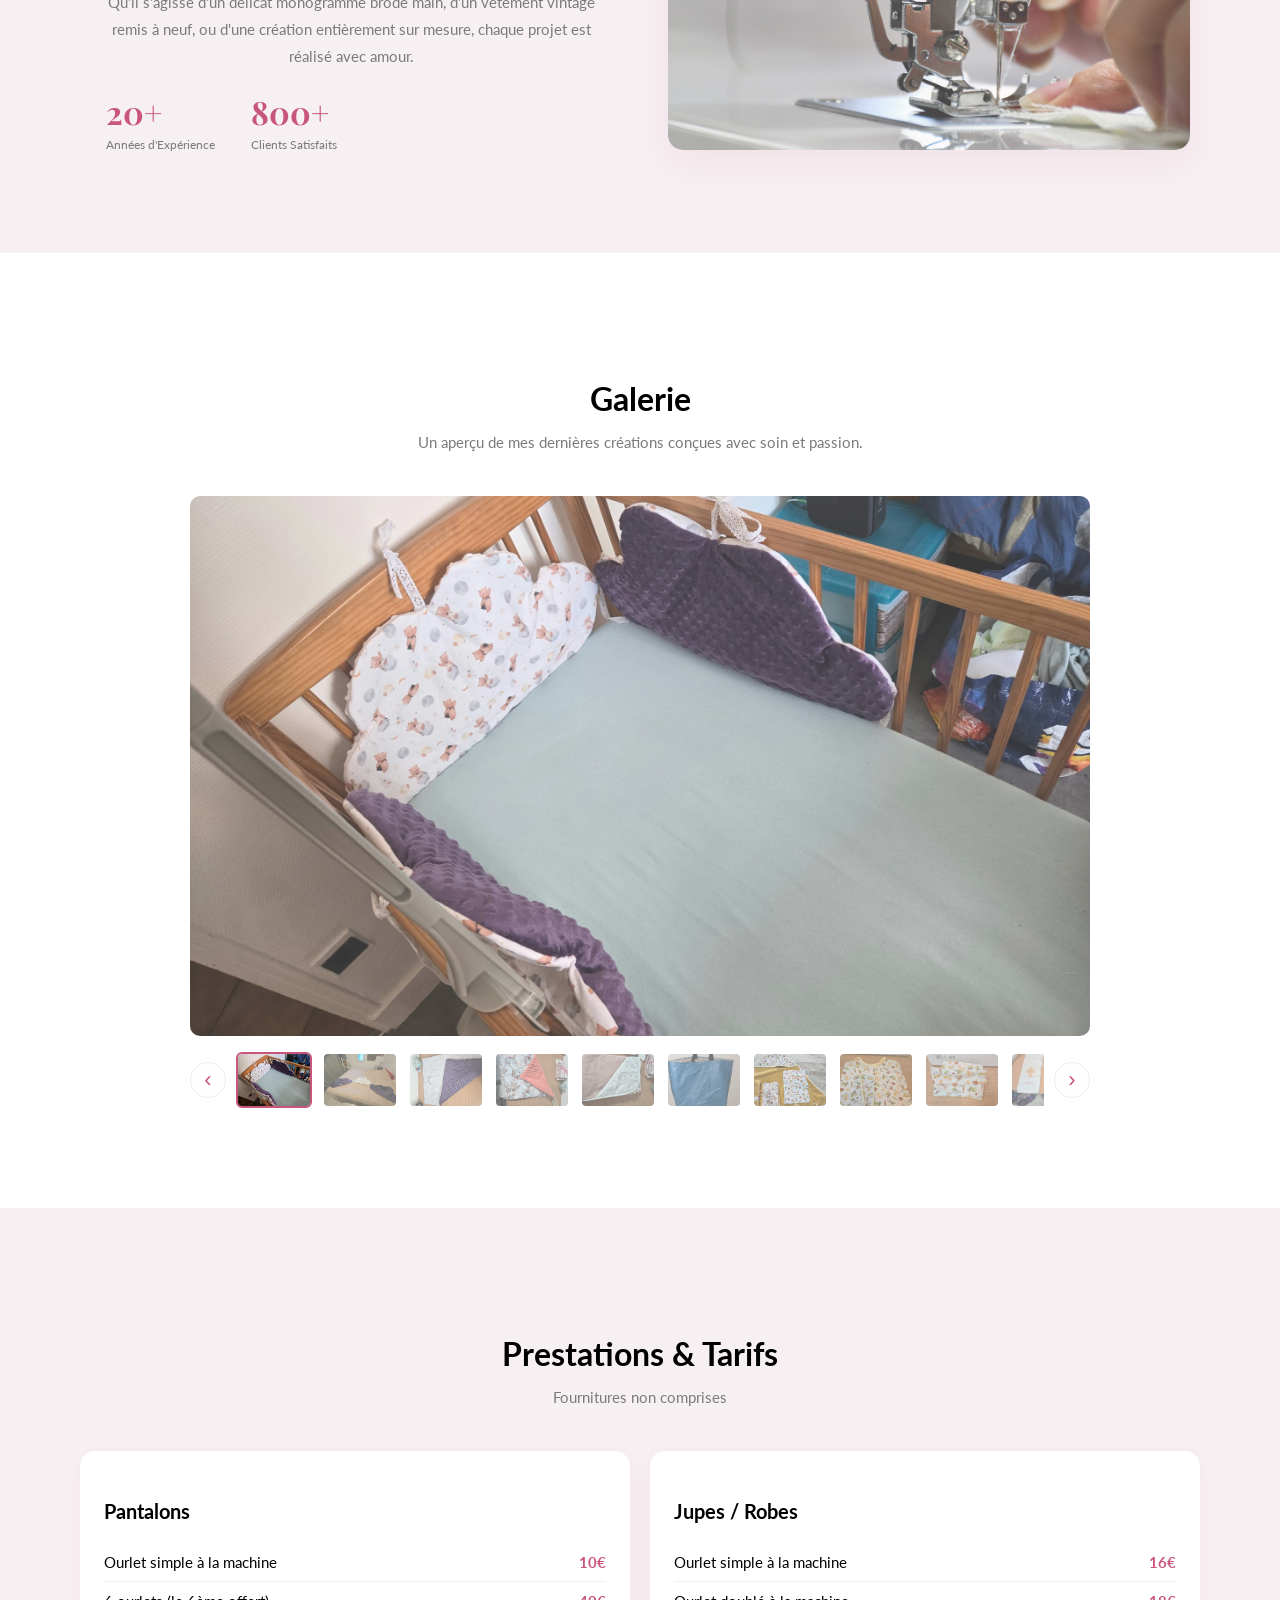
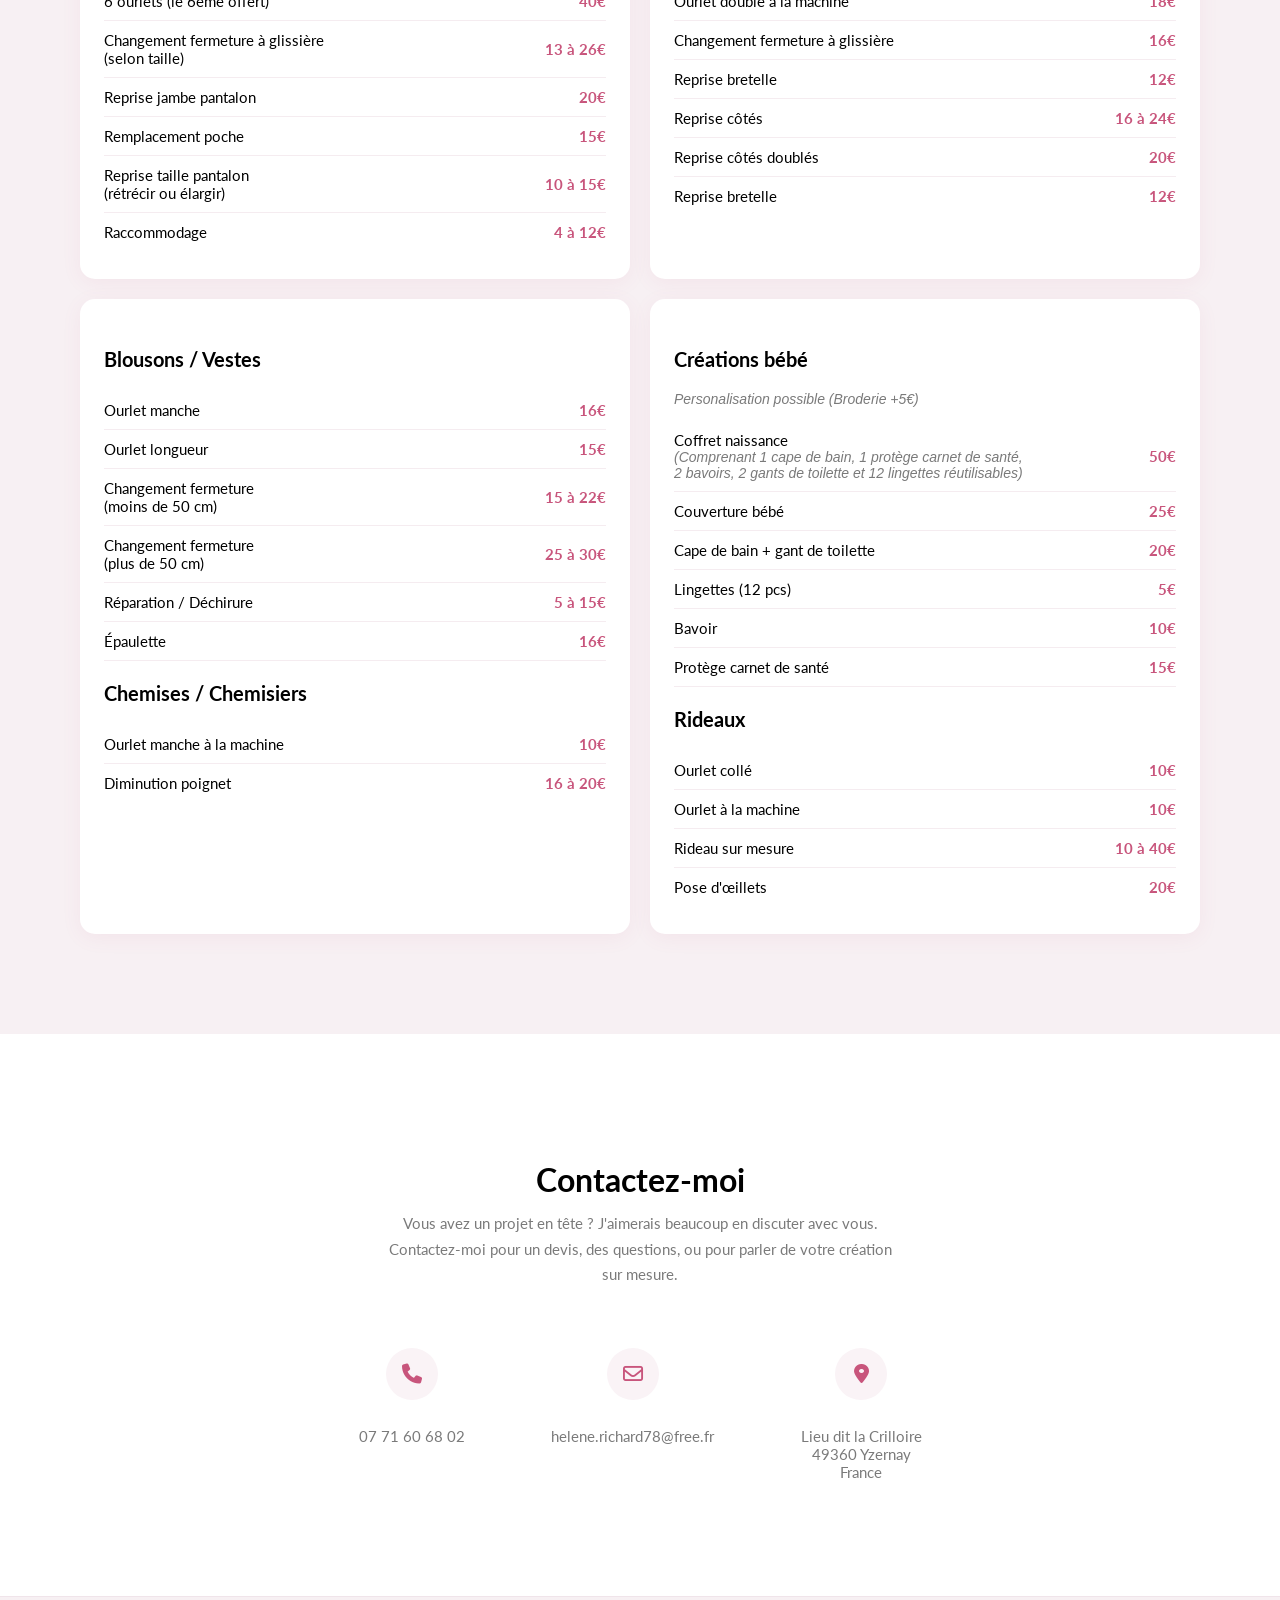
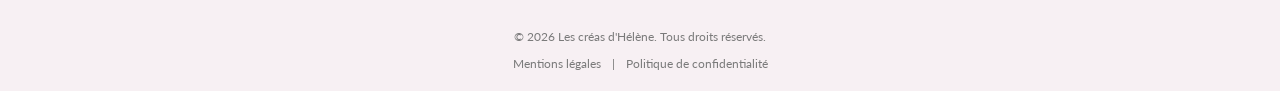
==== commit caf83811: "feat: new pics added" ====
--- a/index.html
+++ b/index.html
@@ -113,20 +113,21 @@
 
     <!-- Grande image principale -->
     <div class="carousel-main">
-      <img id="carouselMainImg" src="assets/images/serviette-bebe-stella.jpg" alt="Création récente"/>
+      <img id="carouselMainImg" src="assets/images/tour-de-lit-bébé.jpg" alt="Création récente"/>
     </div>
 
     <!-- Rangée miniatures + flèches -->
     <div class="carousel-thumbs-wrapper">
       <button class="carousel-arrow left" id="arrowLeft">&#8249;</button>
       <div class="carousel-thumbs" id="carouselThumbs">
-        <img src="assets/images/serviette-bebe-stella.jpg" alt="serviette bébé" class="thumb active">
+        <img src="assets/images/tour-de-lit-bébé.jpg" alt="serviette bébé" class="thumb active">
+        <img src="assets/images/tour-de-lit-bébé2.jpg" alt="serviette bébé girafe" class="thumb">
+        <img src="assets/images/serviette-bebe-stella.jpg" alt="serviette bébé" class="thumb">
         <img src="assets/images/serviette-bebe-girafe.jpg" alt="serviette bébé girafe" class="thumb">
         <img src="assets/images/cape-de-bain-stella.jpg" alt="cape de bain bébé" class="thumb">
         <img src="assets/images/sac-cousu-couturière.jpg" alt="sac cousu couturière" class="thumb">
         <img src="assets/images/carnet-santé-brodé-cholet.jpg" alt="carnet santé brodé cholet" class="thumb">
         <img src="assets/images/bavoir-bébé-couture.jpg" alt="bavoir bébé couture" class="thumb">
-        <img src="assets/images/rideaux-sur-mesure.jpg" alt="rideaux sur mesure" class="thumb">
         <img src="assets/images/lingette-lavable-bébé.jpg" alt="lingette lavable bébé" class="thumb">
         <img src="assets/images/écharpe-baptême-souvenir.jpg" alt="écharpe baptême souvenir" class="thumb">     
         <img src="assets/images/robe-de-soiree.jpg" alt="robe de soirée" class="thumb">
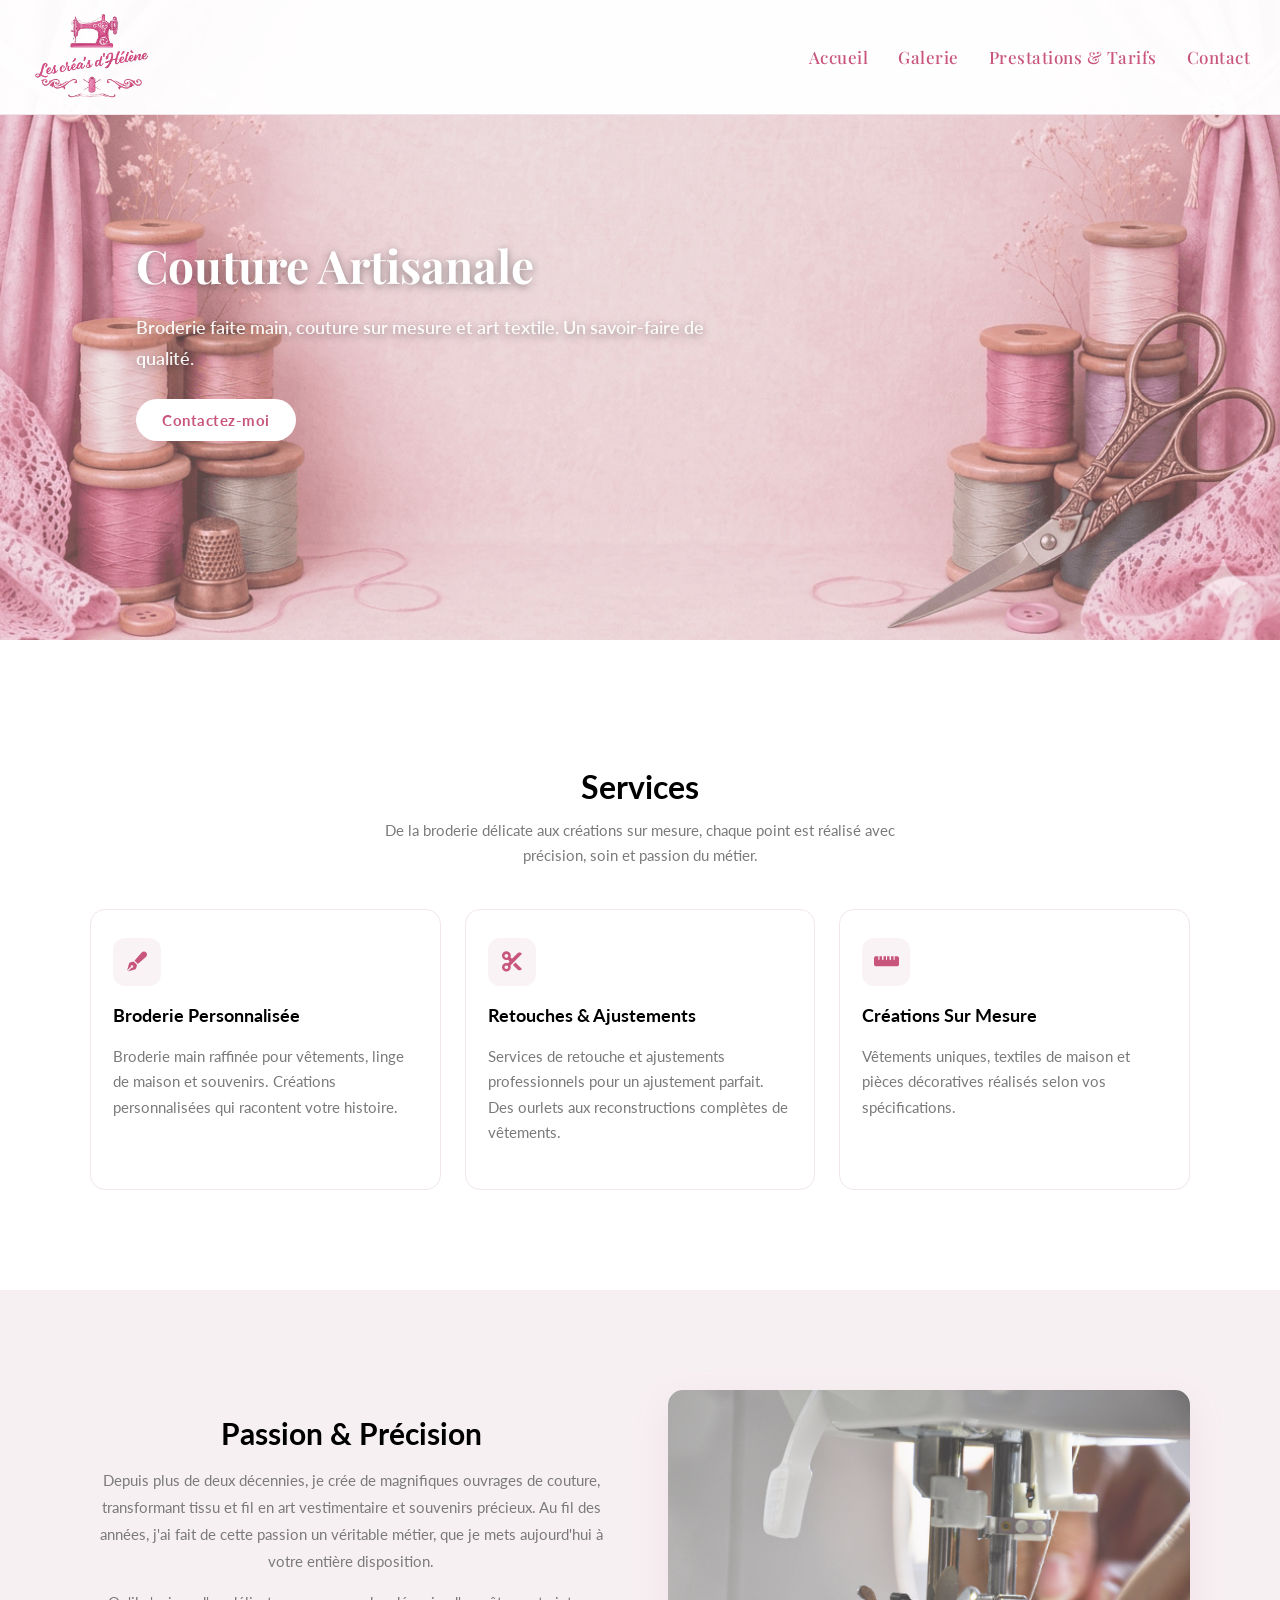
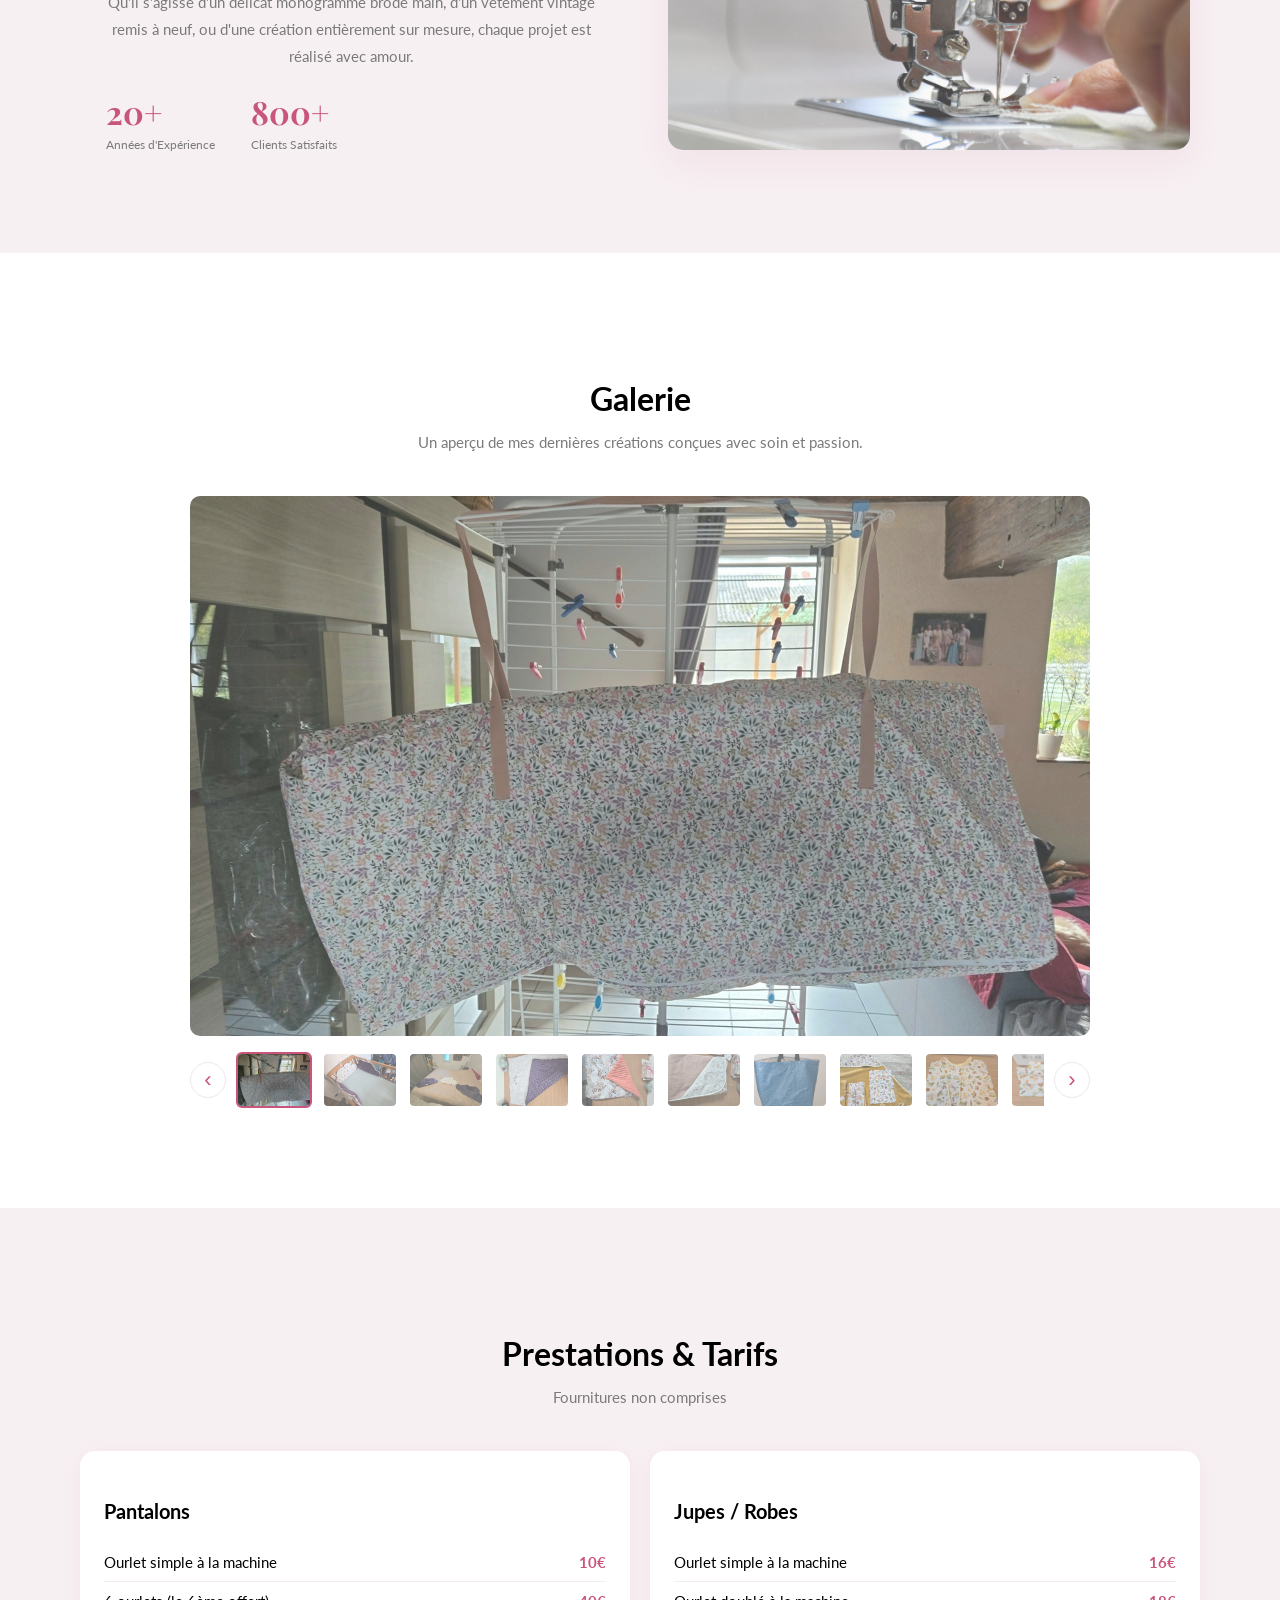
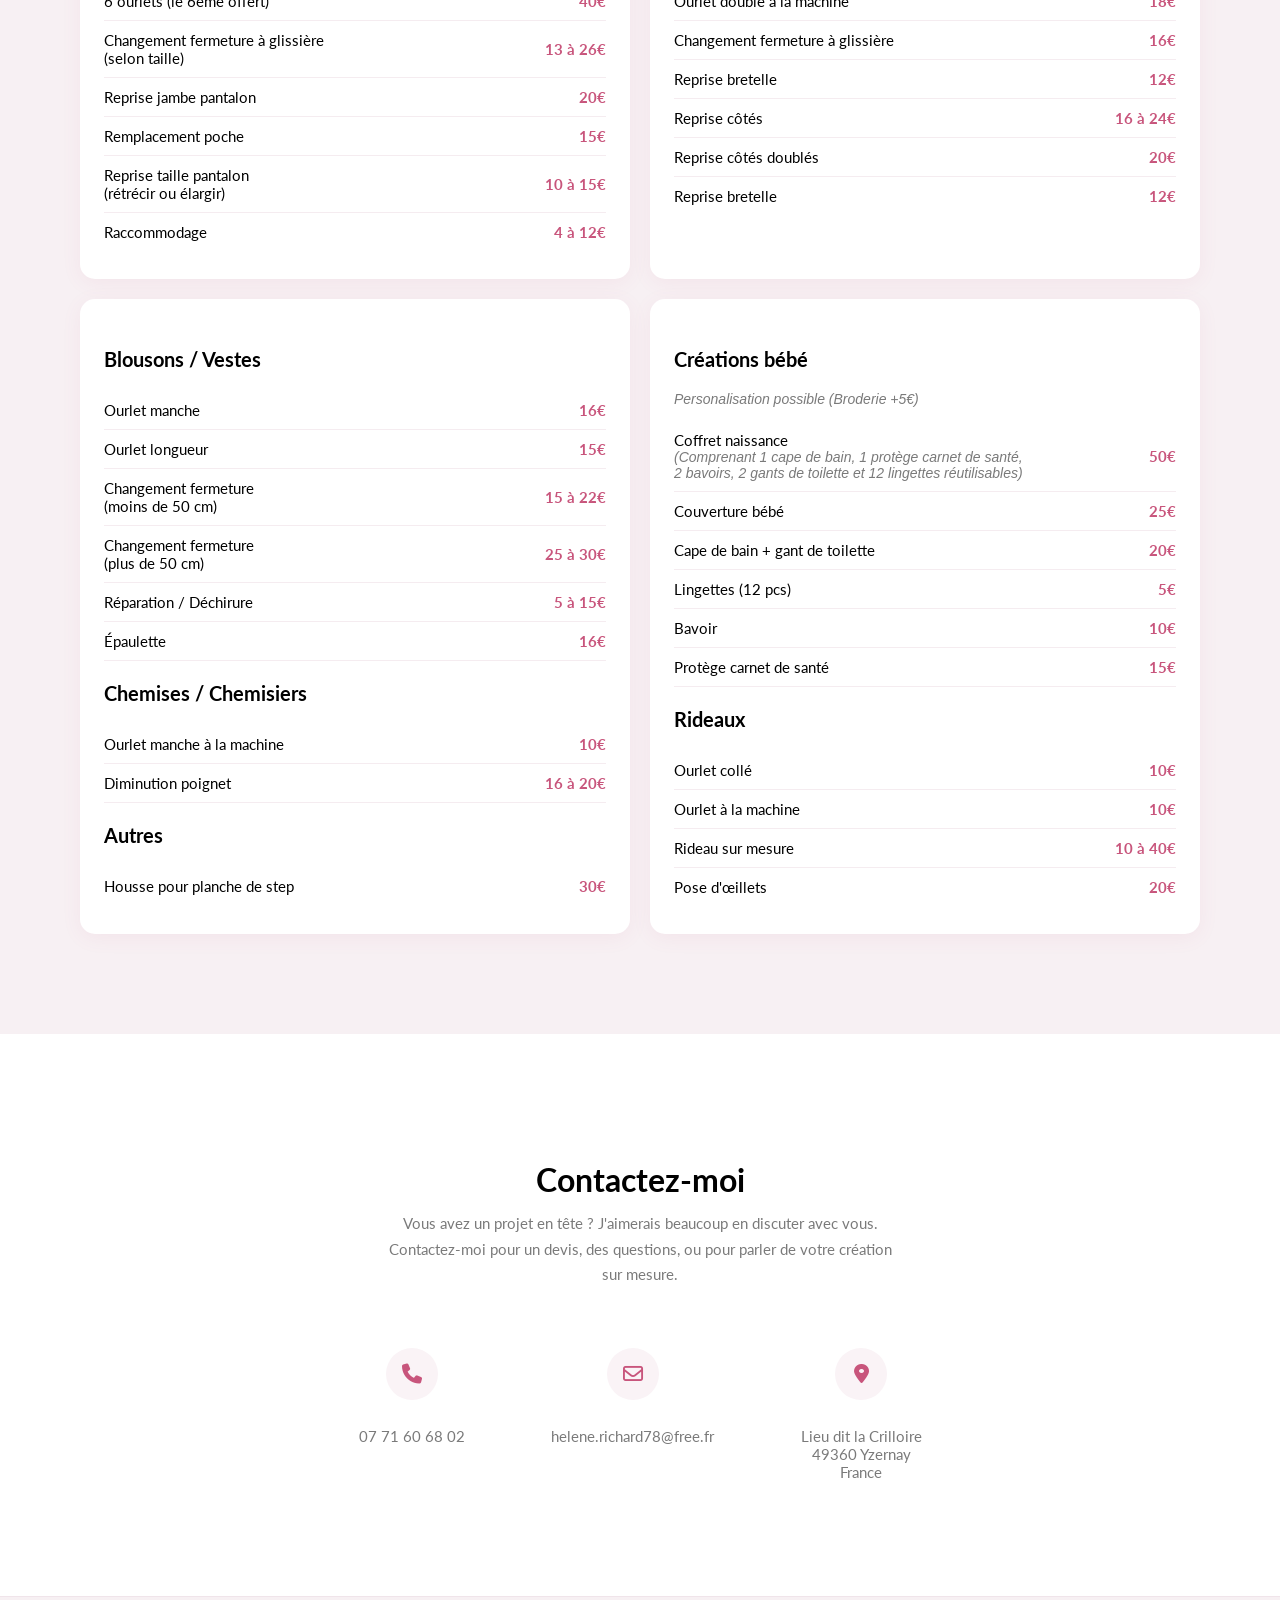
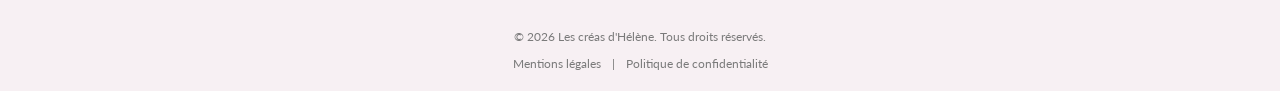
==== commit 65c05f66: "Fix centrage des miniatures du carrousel" ====
--- a/index.html
+++ b/index.html
@@ -113,14 +113,15 @@
 
     <!-- Grande image principale -->
     <div class="carousel-main">
-      <img id="carouselMainImg" src="assets/images/tour-de-lit-bébé.jpg" alt="Création récente"/>
+      <img id="carouselMainImg" src="assets/images/housse -de-step.jpg" alt="Création récente"/>
     </div>
 
     <!-- Rangée miniatures + flèches -->
     <div class="carousel-thumbs-wrapper">
       <button class="carousel-arrow left" id="arrowLeft">&#8249;</button>
       <div class="carousel-thumbs" id="carouselThumbs">
-        <img src="assets/images/tour-de-lit-bébé.jpg" alt="serviette bébé" class="thumb active">
+        <img src="assets/images/housse -de-step.jpg" alt="housse de step" class="thumb active">
+        <img src="assets/images/tour-de-lit-bébé.jpg" alt="serviette bébé" class="thumb">
         <img src="assets/images/tour-de-lit-bébé2.jpg" alt="serviette bébé girafe" class="thumb">
         <img src="assets/images/serviette-bebe-stella.jpg" alt="serviette bébé" class="thumb">
         <img src="assets/images/serviette-bebe-girafe.jpg" alt="serviette bébé girafe" class="thumb">
@@ -242,6 +243,11 @@
         <span>Diminution poignet</span>
         <span class="price">16 à 20€</span>
     </div>
+    <h3>Autres</h3>
+      <div class="pricing-row">
+        <span>Housse pour planche de step</span>
+        <span class="price">30€</span>
+      </div>
   </div>
     <div class="pricing-card">
       <h3>Créations bébé</h3>
--- a/styles.css
+++ b/styles.css
@@ -372,6 +372,7 @@
 
 /* Miniatures */
 .carousel-thumbs {
+  position: relative;
   display: flex;
   gap: 10px;
   overflow-x: auto;
